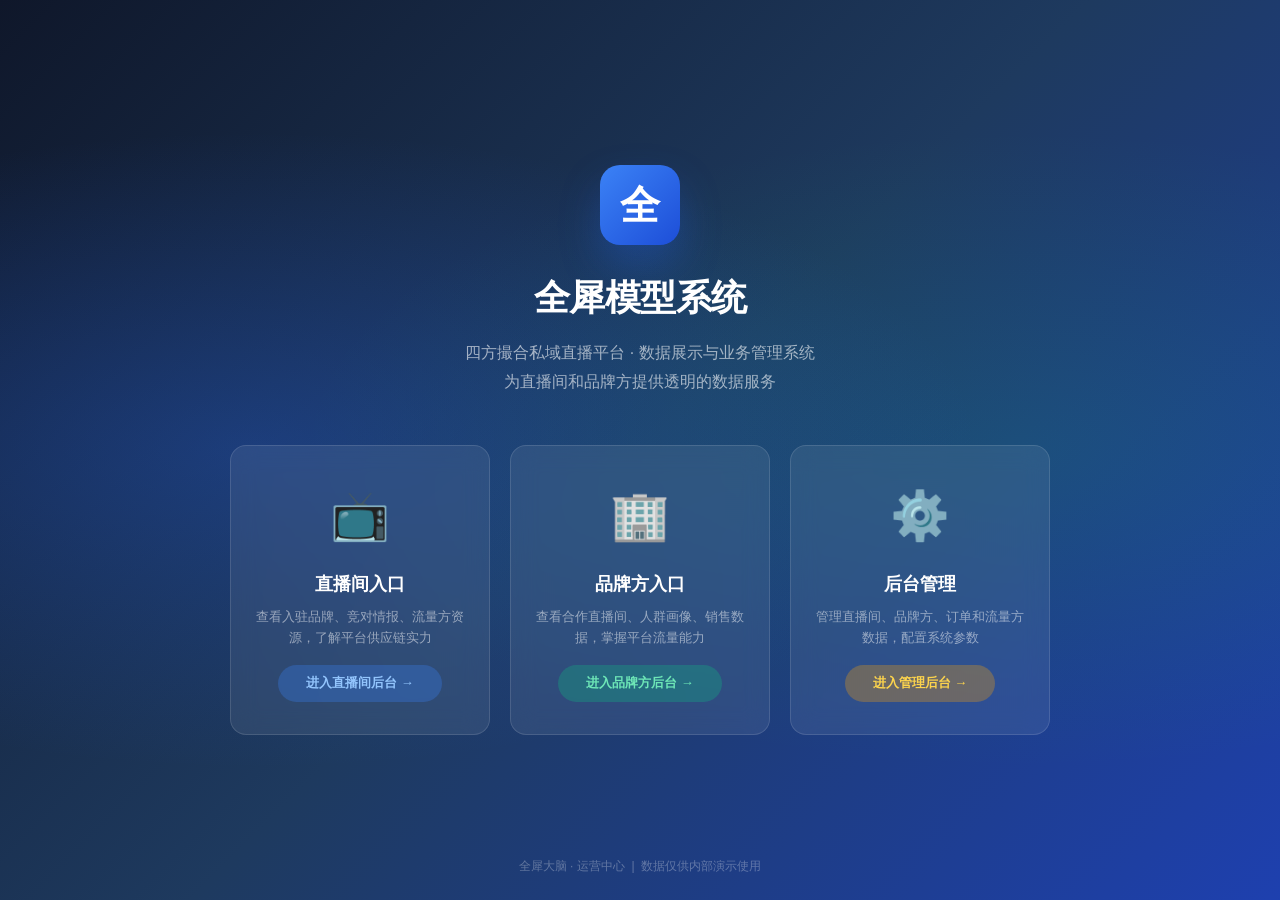
==== index.html @ 198ff60c "init: 全犀模型系统 - 双端数据展示与管理后台" ====
<!DOCTYPE html>
<html lang="zh-CN">
<head>
    <meta charset="UTF-8">
    <meta name="viewport" content="width=device-width, initial-scale=1.0">
    <title>全犀模型系统</title>
    <link rel="stylesheet" href="css/style.css">
    <style>
        /* Landing page specific styles */
        .hero {
            min-height: 100vh;
            display: flex;
            flex-direction: column;
            align-items: center;
            justify-content: center;
            background: linear-gradient(135deg, #0f172a 0%, #1e3a5f 50%, #1e40af 100%);
            position: relative;
            overflow: hidden;
        }

        .hero::before {
            content: '';
            position: absolute;
            inset: 0;
            background:
                radial-gradient(ellipse at 20% 50%, rgba(37,99,235,0.3) 0%, transparent 50%),
                radial-gradient(ellipse at 80% 50%, rgba(16,185,129,0.15) 0%, transparent 50%);
        }

        .hero-content {
            position: relative;
            z-index: 1;
            text-align: center;
            padding: 40px 24px;
        }

        .hero-logo {
            width: 80px;
            height: 80px;
            background: linear-gradient(135deg, #3b82f6 0%, #1d4ed8 100%);
            border-radius: 20px;
            display: flex;
            align-items: center;
            justify-content: center;
            font-size: 40px;
            font-weight: 800;
            color: white;
            margin: 0 auto 24px;
            box-shadow: 0 20px 40px rgba(37,99,235,0.3);
        }

        .hero h1 {
            font-size: 36px;
            font-weight: 800;
            color: white;
            margin-bottom: 12px;
            letter-spacing: -0.5px;
        }

        .hero p {
            font-size: 16px;
            color: rgba(255,255,255,0.6);
            max-width: 480px;
            margin: 0 auto 48px;
            line-height: 1.8;
        }

        .role-cards {
            display: flex;
            gap: 20px;
            justify-content: center;
            flex-wrap: wrap;
        }

        .role-card {
            width: 260px;
            padding: 32px 24px;
            background: rgba(255,255,255,0.08);
            backdrop-filter: blur(12px);
            border: 1px solid rgba(255,255,255,0.12);
            border-radius: 16px;
            text-align: center;
            cursor: pointer;
            transition: all 0.3s ease;
            text-decoration: none;
            color: white;
        }

        .role-card:hover {
            background: rgba(255,255,255,0.15);
            transform: translateY(-4px);
            box-shadow: 0 20px 40px rgba(0,0,0,0.3);
        }

        .role-card:active {
            transform: translateY(-2px);
        }

        .role-card .icon {
            font-size: 48px;
            margin-bottom: 16px;
        }

        .role-card .title {
            font-size: 18px;
            font-weight: 700;
            margin-bottom: 8px;
        }

        .role-card .desc {
            font-size: 13px;
            color: rgba(255,255,255,0.5);
            line-height: 1.6;
        }

        .role-card .enter-btn {
            display: inline-block;
            margin-top: 16px;
            padding: 8px 28px;
            border-radius: 20px;
            font-size: 13px;
            font-weight: 600;
            transition: all 0.2s;
        }

        .role-card.studio .enter-btn {
            background: rgba(59,130,246,0.3);
            color: #93c5fd;
        }
        .role-card.studio:hover .enter-btn { background: #3b82f6; color: white; }

        .role-card.brand .enter-btn {
            background: rgba(16,185,129,0.3);
            color: #6ee7b7;
        }
        .role-card.brand:hover .enter-btn { background: #10b981; color: white; }

        .role-card.admin .enter-btn {
            background: rgba(245,158,11,0.3);
            color: #fcd34d;
        }
        .role-card.admin:hover .enter-btn { background: #f59e0b; color: white; }

        .footer-info {
            position: absolute;
            bottom: 24px;
            z-index: 1;
            font-size: 12px;
            color: rgba(255,255,255,0.3);
        }
    </style>
</head>
<body>
    <div class="hero">
        <div class="hero-content">
            <div class="hero-logo">全</div>
            <h1>全犀模型系统</h1>
            <p>四方撮合私域直播平台 · 数据展示与业务管理系统<br>为直播间和品牌方提供透明的数据服务</p>

            <div class="role-cards">
                <a href="studio.html" class="role-card studio">
                    <div class="icon">📺</div>
                    <div class="title">直播间入口</div>
                    <div class="desc">查看入驻品牌、竞对情报、流量方资源，了解平台供应链实力</div>
                    <div class="enter-btn">进入直播间后台 →</div>
                </a>

                <a href="brand.html" class="role-card brand">
                    <div class="icon">🏢</div>
                    <div class="title">品牌方入口</div>
                    <div class="desc">查看合作直播间、人群画像、销售数据，掌握平台流量能力</div>
                    <div class="enter-btn">进入品牌方后台 →</div>
                </a>

                <a href="admin.html" class="role-card admin">
                    <div class="icon">⚙️</div>
                    <div class="title">后台管理</div>
                    <div class="desc">管理直播间、品牌方、订单和流量方数据，配置系统参数</div>
                    <div class="enter-btn">进入管理后台 →</div>
                </a>
            </div>
        </div>

        <div class="footer-info">
            全犀大脑 · 运营中心 &nbsp;|&nbsp; 数据仅供内部演示使用
        </div>
    </div>

    <script src="js/data.js"></script>
</body>
</html>
---- css/style.css ----
/* ====== 全犀模型系统 - 全局样式 ====== */

:root {
    --primary: #2563eb;
    --primary-light: #3b82f6;
    --primary-dark: #1d4ed8;
    --primary-bg: #eff6ff;
    --primary-gradient: linear-gradient(135deg, #2563eb 0%, #1d4ed8 100%);

    --success: #10b981;
    --warning: #f59e0b;
    --danger: #ef4444;
    --info: #06b6d4;

    --gray-50: #f9fafb;
    --gray-100: #f3f4f6;
    --gray-200: #e5e7eb;
    --gray-300: #d1d5db;
    --gray-400: #9ca3af;
    --gray-500: #6b7280;
    --gray-600: #4b5563;
    --gray-700: #374151;
    --gray-800: #1f2937;
    --gray-900: #111827;

    --radius: 8px;
    --radius-lg: 12px;
    --radius-xl: 16px;
    --shadow: 0 1px 3px rgba(0,0,0,0.1), 0 1px 2px rgba(0,0,0,0.06);
    --shadow-md: 0 4px 6px rgba(0,0,0,0.07), 0 2px 4px rgba(0,0,0,0.06);
    --shadow-lg: 0 10px 15px rgba(0,0,0,0.1), 0 4px 6px rgba(0,0,0,0.05);
    --shadow-xl: 0 20px 25px rgba(0,0,0,0.1), 0 10px 10px rgba(0,0,0,0.04);
}

* {
    margin: 0;
    padding: 0;
    box-sizing: border-box;
}

body {
    font-family: -apple-system, BlinkMacSystemFont, 'Segoe UI', 'PingFang SC', 'Hiragino Sans GB', 'Microsoft YaHei', sans-serif;
    background: var(--gray-50);
    color: var(--gray-800);
    line-height: 1.6;
    min-height: 100vh;
}

/* ====== 导航栏 ====== */
.navbar {
    background: white;
    border-bottom: 1px solid var(--gray-200);
    padding: 0 24px;
    height: 60px;
    display: flex;
    align-items: center;
    justify-content: space-between;
    position: sticky;
    top: 0;
    z-index: 100;
    box-shadow: var(--shadow);
}

.navbar-brand {
    display: flex;
    align-items: center;
    gap: 12px;
    font-size: 18px;
    font-weight: 700;
    color: var(--gray-900);
    text-decoration: none;
}

.navbar-brand .logo {
    width: 36px;
    height: 36px;
    background: var(--primary-gradient);
    border-radius: var(--radius);
    display: flex;
    align-items: center;
    justify-content: center;
    color: white;
    font-size: 18px;
    font-weight: 800;
}

.navbar-right {
    display: flex;
    align-items: center;
    gap: 16px;
}

.navbar .role-badge {
    display: inline-flex;
    align-items: center;
    gap: 6px;
    padding: 4px 14px;
    border-radius: 20px;
    font-size: 13px;
    font-weight: 500;
}

.role-badge.admin { background: #fef3c7; color: #92400e; }
.role-badge.studio { background: #dbeafe; color: #1e40af; }
.role-badge.brand { background: #d1fae5; color: #065f46; }

/* ====== 按钮 ====== */
.btn {
    display: inline-flex;
    align-items: center;
    gap: 6px;
    padding: 8px 18px;
    border-radius: var(--radius);
    font-size: 14px;
    font-weight: 500;
    border: none;
    cursor: pointer;
    transition: all 0.15s ease;
    text-decoration: none;
    white-space: nowrap;
}
.btn:hover { transform: translateY(-1px); }
.btn:active { transform: translateY(0); }

.btn-primary { background: var(--primary-gradient); color: white; box-shadow: var(--shadow); }
.btn-primary:hover { box-shadow: var(--shadow-md); }

.btn-success { background: var(--success); color: white; }
.btn-warning { background: var(--warning); color: white; }
.btn-danger { background: var(--danger); color: white; }
.btn-info { background: var(--info); color: white; }

.btn-outline {
    background: transparent;
    border: 1px solid var(--gray-300);
    color: var(--gray-700);
}
.btn-outline:hover { border-color: var(--primary); color: var(--primary); background: var(--primary-bg); }

.btn-sm { padding: 4px 12px; font-size: 12px; }
.btn-lg { padding: 12px 28px; font-size: 16px; }

/* ====== 容器 ====== */
.container {
    max-width: 1400px;
    margin: 0 auto;
    padding: 24px;
}

/* ====== 卡片 ====== */
.card {
    background: white;
    border-radius: var(--radius-lg);
    box-shadow: var(--shadow);
    border: 1px solid var(--gray-100);
    overflow: hidden;
}

.card-header {
    padding: 16px 20px;
    border-bottom: 1px solid var(--gray-100);
    display: flex;
    align-items: center;
    justify-content: space-between;
}

.card-header h2, .card-header h3 {
    font-size: 16px;
    font-weight: 600;
    color: var(--gray-800);
}

.card-body {
    padding: 20px;
}

/* ====== 统计卡片 ====== */
.stat-grid {
    display: grid;
    grid-template-columns: repeat(auto-fit, minmax(200px, 1fr));
    gap: 16px;
    margin-bottom: 24px;
}

.stat-card {
    background: white;
    border-radius: var(--radius-lg);
    padding: 20px;
    box-shadow: var(--shadow);
    border: 1px solid var(--gray-100);
    transition: transform 0.15s;
}
.stat-card:hover { transform: translateY(-2px); box-shadow: var(--shadow-md); }

.stat-card .stat-icon {
    width: 40px;
    height: 40px;
    border-radius: 10px;
    display: flex;
    align-items: center;
    justify-content: center;
    font-size: 20px;
    margin-bottom: 12px;
}
.stat-card .stat-value {
    font-size: 28px;
    font-weight: 700;
    color: var(--gray-900);
    line-height: 1.2;
}
.stat-card .stat-label {
    font-size: 13px;
    color: var(--gray-500);
    margin-top: 4px;
}
.stat-card .stat-change {
    font-size: 12px;
    font-weight: 500;
    margin-top: 8px;
}
.stat-change.up { color: var(--success); }
.stat-change.down { color: var(--danger); }

/* ====== 表格 ====== */
.table-container {
    overflow-x: auto;
}

table {
    width: 100%;
    border-collapse: collapse;
    font-size: 14px;
}

thead th {
    background: var(--gray-50);
    padding: 12px 14px;
    text-align: left;
    font-weight: 600;
    font-size: 13px;
    color: var(--gray-600);
    border-bottom: 2px solid var(--gray-200);
    white-space: nowrap;
}

tbody td {
    padding: 12px 14px;
    border-bottom: 1px solid var(--gray-100);
    vertical-align: middle;
}

tbody tr:hover { background: var(--gray-50); }

/* ====== 状态标签 ====== */
.badge {
    display: inline-block;
    padding: 2px 10px;
    border-radius: 20px;
    font-size: 12px;
    font-weight: 500;
}

.badge.active, .badge.completed { background: #d1fae5; color: #065f46; }
.badge.inactive { background: var(--gray-100); color: var(--gray-500); }
.badge.pending { background: #fef3c7; color: #92400e; }
.badge.refunding { background: #fff7ed; color: #c2410c; }
.badge.refunded { background: #fee2e2; color: #991b1b; }

/* ====== 分页 ====== */
.pagination {
    display: flex;
    align-items: center;
    justify-content: center;
    gap: 4px;
    padding: 16px 0;
}

.pagination button {
    padding: 6px 12px;
    border: 1px solid var(--gray-200);
    background: white;
    border-radius: 6px;
    cursor: pointer;
    font-size: 13px;
    color: var(--gray-600);
    transition: all 0.15s;
}
.pagination button:hover { border-color: var(--primary); color: var(--primary); }
.pagination button.active {
    background: var(--primary);
    border-color: var(--primary);
    color: white;
}
.pagination button:disabled {
    opacity: 0.4;
    cursor: not-allowed;
}
.pagination .page-info {
    padding: 0 12px;
    font-size: 13px;
    color: var(--gray-500);
}

/* ====== 搜索框 ====== */
.search-bar {
    display: flex;
    align-items: center;
    gap: 8px;
    padding: 12px 0;
}

.search-bar input, .search-bar select {
    padding: 8px 14px;
    border: 1px solid var(--gray-200);
    border-radius: var(--radius);
    font-size: 14px;
    outline: none;
    transition: border-color 0.15s;
    background: white;
}
.search-bar input:focus, .search-bar select:focus {
    border-color: var(--primary);
    box-shadow: 0 0 0 3px rgba(37, 99, 235, 0.1);
}
.search-bar input { flex: 1; min-width: 200px; }

/* ====== 弹窗 ====== */
.modal-overlay {
    display: none;
    position: fixed;
    inset: 0;
    background: rgba(0,0,0,0.4);
    z-index: 1000;
    align-items: center;
    justify-content: center;
    backdrop-filter: blur(2px);
}
.modal-overlay.show { display: flex; }

.modal {
    background: white;
    border-radius: var(--radius-xl);
    width: 90%;
    max-width: 640px;
    max-height: 85vh;
    overflow-y: auto;
    box-shadow: var(--shadow-xl);
    animation: modalIn 0.2s ease;
}
@keyframes modalIn {
    from { opacity: 0; transform: scale(0.95) translateY(10px); }
    to { opacity: 1; transform: scale(1) translateY(0); }
}

.modal-header {
    display: flex;
    align-items: center;
    justify-content: space-between;
    padding: 20px 24px 0;
}
.modal-header h3 { font-size: 18px; font-weight: 600; }

.modal-close {
    width: 32px;
    height: 32px;
    display: flex;
    align-items: center;
    justify-content: center;
    border: none;
    background: var(--gray-100);
    border-radius: 50%;
    cursor: pointer;
    font-size: 18px;
    color: var(--gray-500);
    transition: all 0.15s;
}
.modal-close:hover { background: var(--gray-200); color: var(--gray-700); }

.modal-body { padding: 20px 24px; }

.modal-footer {
    display: flex;
    justify-content: flex-end;
    gap: 8px;
    padding: 16px 24px;
    border-top: 1px solid var(--gray-100);
}

/* ====== 表单 ====== */
.form-group {
    margin-bottom: 16px;
}

.form-group label {
    display: block;
    font-size: 14px;
    font-weight: 500;
    color: var(--gray-700);
    margin-bottom: 6px;
}

.form-group input, .form-group select, .form-group textarea {
    width: 100%;
    padding: 10px 14px;
    border: 1px solid var(--gray-200);
    border-radius: var(--radius);
    font-size: 14px;
    outline: none;
    transition: border-color 0.15s;
}
.form-group input:focus, .form-group select:focus, .form-group textarea:focus {
    border-color: var(--primary);
    box-shadow: 0 0 0 3px rgba(37, 99, 235, 0.1);
}
.form-group textarea { resize: vertical; min-height: 80px; }

.form-row {
    display: grid;
    grid-template-columns: 1fr 1fr;
    gap: 12px;
}

/* ====== Tabs ====== */
.tabs {
    display: flex;
    border-bottom: 2px solid var(--gray-200);
    margin-bottom: 20px;
    gap: 0;
}

.tab-item {
    padding: 12px 20px;
    font-size: 14px;
    font-weight: 500;
    color: var(--gray-500);
    cursor: pointer;
    border: none;
    background: none;
    border-bottom: 2px solid transparent;
    margin-bottom: -2px;
    transition: all 0.15s;
}
.tab-item:hover { color: var(--gray-700); }
.tab-item.active {
    color: var(--primary);
    border-bottom-color: var(--primary);
}

/* ====== 图表容器 ====== */
.chart-box {
    background: white;
    border-radius: var(--radius-lg);
    padding: 20px;
    box-shadow: var(--shadow);
    border: 1px solid var(--gray-100);
}

.chart-box h4 {
    font-size: 14px;
    font-weight: 600;
    color: var(--gray-700);
    margin-bottom: 16px;
}

/* ====== 加载动画 ====== */
.loading {
    display: flex;
    align-items: center;
    justify-content: center;
    padding: 60px;
    color: var(--gray-400);
    font-size: 14px;
}
.loading::after {
    content: '';
    width: 20px;
    height: 20px;
    margin-left: 10px;
    border: 2px solid var(--gray-200);
    border-top-color: var(--primary);
    border-radius: 50%;
    animation: spin 0.6s linear infinite;
}
@keyframes spin { to { transform: rotate(360deg); } }

/* ====== 空状态 ====== */
.empty-state {
    text-align: center;
    padding: 60px 20px;
    color: var(--gray-400);
}
.empty-state .icon { font-size: 48px; margin-bottom: 12px; }
.empty-state p { font-size: 14px; }

/* ====== Alerts ====== */
.alert {
    padding: 12px 16px;
    border-radius: var(--radius);
    font-size: 14px;
    margin-bottom: 12px;
}
.alert-success { background: #d1fae5; color: #065f46; border: 1px solid #a7f3d0; }
.alert-danger { background: #fee2e2; color: #991b1b; border: 1px solid #fecaca; }
.alert-warning { background: #fef3c7; color: #92400e; border: 1px solid #fde68a; }
.alert-info { background: #dbeafe; color: #1e40af; border: 1px solid #bfdbfe; }

/* ====== 滚动条 ====== */
::-webkit-scrollbar { width: 6px; height: 6px; }
::-webkit-scrollbar-track { background: transparent; }
::-webkit-scrollbar-thumb { background: var(--gray-300); border-radius: 3px; }
::-webkit-scrollbar-thumb:hover { background: var(--gray-400); }

/* ====== 响应式 ====== */
@media (max-width: 768px) {
    .container { padding: 16px; }
    .stat-grid { grid-template-columns: repeat(2, 1fr); }
    .form-row { grid-template-columns: 1fr; }
    .navbar { padding: 0 16px; }
    .tabs { overflow-x: auto; }
}

/* ====== 进度条 ====== */
.progress-bar {
    height: 8px;
    background: var(--gray-100);
    border-radius: 4px;
    overflow: hidden;
}
.progress-bar .fill {
    height: 100%;
    border-radius: 4px;
    background: var(--primary-gradient);
    transition: width 0.3s ease;
}

/* ====== 工具类 ====== */
.text-center { text-align: center; }
.text-right { text-align: right; }
.text-primary { color: var(--primary); }
.text-success { color: var(--success); }
.text-danger { color: var(--danger); }
.text-warning { color: var(--warning); }
.text-muted { color: var(--gray-500); }
.fw-bold { font-weight: 600; }
.mb-2 { margin-bottom: 8px; }
.mb-3 { margin-bottom: 12px; }
.mb-4 { margin-bottom: 16px; }
.mt-3 { margin-top: 12px; }
.mt-4 { margin-top: 16px; }
.d-flex { display: flex; }
.align-center { align-items: center; }
.justify-between { justify-content: space-between; }
.gap-2 { gap: 8px; }
.gap-3 { gap: 12px; }
.flex-wrap { flex-wrap: wrap; }
.flex-1 { flex: 1; }
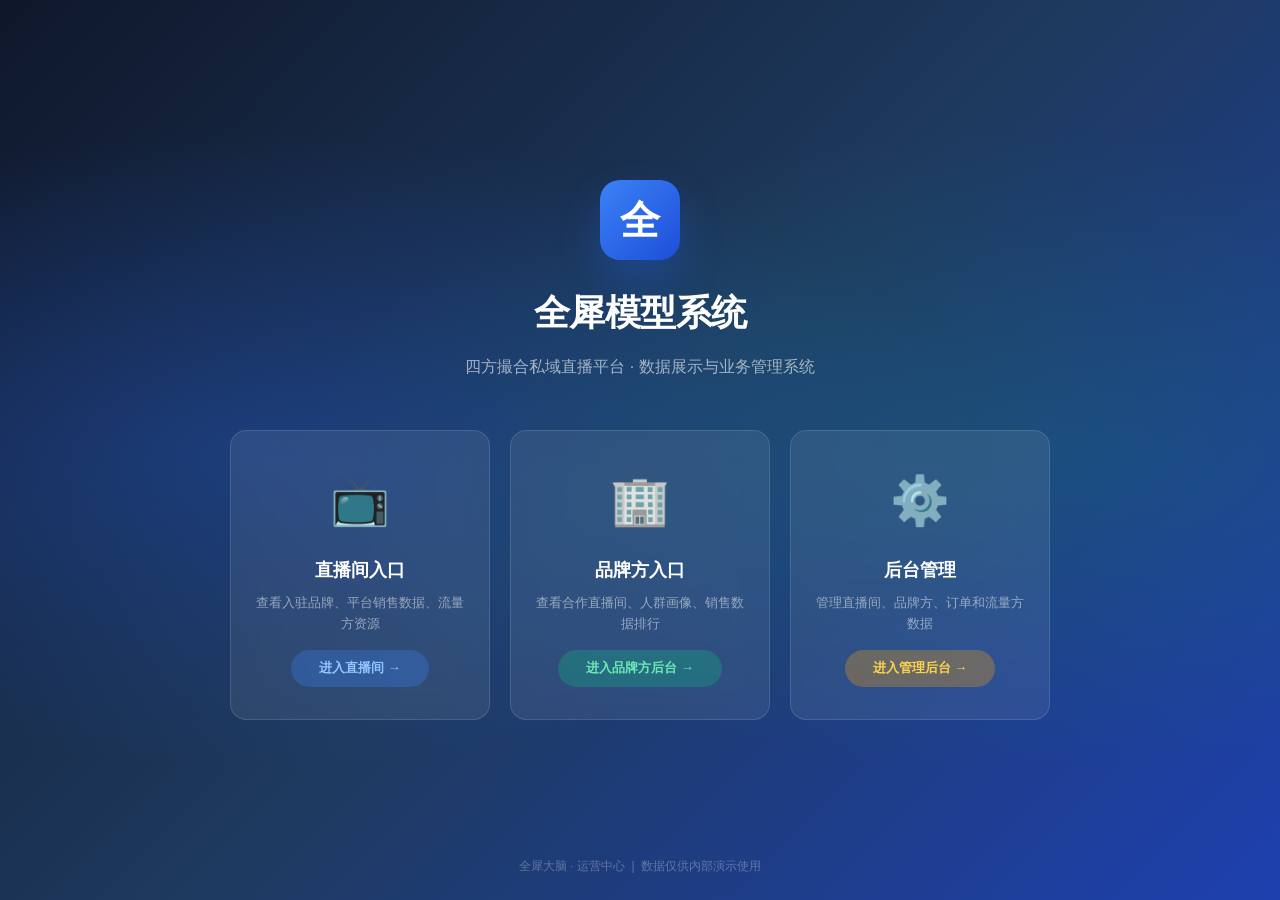
==== commit 7ad9768c: "update: 删除数字屏 + 增加登录系统 + UI精美化 + 流量方数据优化" ====
--- a/index.html
+++ b/index.html
@@ -6,7 +6,6 @@
     <title>全犀模型系统</title>
     <link rel="stylesheet" href="css/style.css">
     <style>
-        /* Landing page specific styles */
         .hero {
             min-height: 100vh;
             display: flex;
@@ -17,7 +16,6 @@
             position: relative;
             overflow: hidden;
         }
-
         .hero::before {
             content: '';
             position: absolute;
@@ -26,14 +24,12 @@
                 radial-gradient(ellipse at 20% 50%, rgba(37,99,235,0.3) 0%, transparent 50%),
                 radial-gradient(ellipse at 80% 50%, rgba(16,185,129,0.15) 0%, transparent 50%);
         }
-
         .hero-content {
             position: relative;
             z-index: 1;
             text-align: center;
             padding: 40px 24px;
         }
-
         .hero-logo {
             width: 80px;
             height: 80px;
@@ -48,7 +44,6 @@
             margin: 0 auto 24px;
             box-shadow: 0 20px 40px rgba(37,99,235,0.3);
         }
-
         .hero h1 {
             font-size: 36px;
             font-weight: 800;
@@ -56,7 +51,6 @@
             margin-bottom: 12px;
             letter-spacing: -0.5px;
         }
-
         .hero p {
             font-size: 16px;
             color: rgba(255,255,255,0.6);
@@ -65,16 +59,138 @@
             line-height: 1.8;
         }
 
-        .role-cards {
+        /* ====== 登录弹窗 ====== */
+        .login-modal {
+            display: none;
+            position: fixed;
+            inset: 0;
+            background: rgba(15,23,42,0.6);
+            z-index: 1000;
+            align-items: center;
+            justify-content: center;
+            backdrop-filter: blur(8px);
+            -webkit-backdrop-filter: blur(8px);
+        }
+        .login-modal.show { display: flex; }
+
+        .login-box {
+            background: white;
+            border-radius: 20px;
+            width: 400px;
+            max-width: 90vw;
+            padding: 40px 36px 32px;
+            box-shadow: 0 25px 50px rgba(0,0,0,0.3);
+            animation: loginIn 0.3s cubic-bezier(0.4,0,0.2,1);
+        }
+        @keyframes loginIn {
+            from { opacity: 0; transform: scale(0.95) translateY(16px); }
+            to { opacity: 1; transform: scale(1) translateY(0); }
+        }
+
+        .login-box .login-icon {
+            width: 56px;
+            height: 56px;
+            border-radius: 16px;
             display: flex;
-            gap: 20px;
-            justify-content: center;
-            flex-wrap: wrap;
-        }
-
+            align-items: center;
+            justify-content: center;
+            font-size: 28px;
+            margin: 0 auto 16px;
+        }
+        .login-box .login-title {
+            font-size: 20px;
+            font-weight: 700;
+            text-align: center;
+            color: var(--gray-800);
+            margin-bottom: 4px;
+        }
+        .login-box .login-sub {
+            font-size: 14px;
+            text-align: center;
+            color: var(--gray-400);
+            margin-bottom: 28px;
+        }
+
+        .login-box .form-group {
+            margin-bottom: 18px;
+        }
+        .login-box .form-group label {
+            display: block;
+            font-size: 13px;
+            font-weight: 600;
+            color: var(--gray-700);
+            margin-bottom: 6px;
+        }
+        .login-box .form-group input {
+            width: 100%;
+            padding: 12px 16px;
+            border: 1.5px solid var(--gray-200);
+            border-radius: 10px;
+            font-size: 15px;
+            outline: none;
+            transition: all 0.2s;
+            background: var(--gray-50);
+        }
+        .login-box .form-group input:focus {
+            border-color: var(--primary);
+            box-shadow: 0 0 0 4px rgba(37,99,235,0.1);
+            background: white;
+        }
+        .login-box .form-group input::placeholder {
+            color: var(--gray-400);
+        }
+
+        .login-box .login-btn {
+            width: 100%;
+            padding: 12px;
+            border: none;
+            border-radius: 10px;
+            font-size: 16px;
+            font-weight: 600;
+            color: white;
+            cursor: pointer;
+            transition: all 0.2s;
+            margin-top: 4px;
+        }
+        .login-box .login-btn:hover { transform: translateY(-1px); }
+        .login-box .login-btn:active { transform: translateY(0); }
+
+        .login-box .login-error {
+            display: none;
+            background: #fef2f2;
+            color: #dc2626;
+            padding: 10px 14px;
+            border-radius: 8px;
+            font-size: 13px;
+            text-align: center;
+            margin-bottom: 16px;
+            border: 1px solid #fecaca;
+        }
+        .login-box .login-error.show { display: block; }
+
+        .login-box .login-close {
+            position: absolute;
+            top: 16px;
+            right: 16px;
+            width: 32px;
+            height: 32px;
+            border: none;
+            background: var(--gray-100);
+            border-radius: 50%;
+            cursor: pointer;
+            font-size: 18px;
+            display: flex;
+            align-items: center;
+            justify-content: center;
+            color: var(--gray-500);
+            transition: all 0.15s;
+        }
+        .login-box .login-close:hover { background: var(--gray-200); }
+        .login-box { position: relative; }
+
+        .role-cards { display: flex; gap: 20px; justify-content: center; flex-wrap: wrap; }
         .role-card {
-            width: 260px;
-            padding: 32px 24px;
+            width: 260px; padding: 32px 24px;
             background: rgba(255,255,255,0.08);
             backdrop-filter: blur(12px);
             border: 1px solid rgba(255,255,255,0.12);
@@ -85,68 +201,29 @@
             text-decoration: none;
             color: white;
         }
-
         .role-card:hover {
             background: rgba(255,255,255,0.15);
             transform: translateY(-4px);
             box-shadow: 0 20px 40px rgba(0,0,0,0.3);
         }
-
-        .role-card:active {
-            transform: translateY(-2px);
-        }
-
-        .role-card .icon {
-            font-size: 48px;
-            margin-bottom: 16px;
-        }
-
-        .role-card .title {
-            font-size: 18px;
-            font-weight: 700;
-            margin-bottom: 8px;
-        }
-
-        .role-card .desc {
-            font-size: 13px;
-            color: rgba(255,255,255,0.5);
-            line-height: 1.6;
-        }
-
+        .role-card .icon { font-size: 48px; margin-bottom: 16px; }
+        .role-card .title { font-size: 18px; font-weight: 700; margin-bottom: 8px; }
+        .role-card .desc { font-size: 13px; color: rgba(255,255,255,0.5); line-height: 1.6; }
         .role-card .enter-btn {
-            display: inline-block;
-            margin-top: 16px;
-            padding: 8px 28px;
-            border-radius: 20px;
-            font-size: 13px;
-            font-weight: 600;
-            transition: all 0.2s;
-        }
-
-        .role-card.studio .enter-btn {
-            background: rgba(59,130,246,0.3);
-            color: #93c5fd;
-        }
+            display: inline-block; margin-top: 16px;
+            padding: 8px 28px; border-radius: 20px;
+            font-size: 13px; font-weight: 600; transition: all 0.2s;
+        }
+        .role-card.studio .enter-btn { background: rgba(59,130,246,0.3); color: #93c5fd; }
         .role-card.studio:hover .enter-btn { background: #3b82f6; color: white; }
-
-        .role-card.brand .enter-btn {
-            background: rgba(16,185,129,0.3);
-            color: #6ee7b7;
-        }
+        .role-card.brand .enter-btn { background: rgba(16,185,129,0.3); color: #6ee7b7; }
         .role-card.brand:hover .enter-btn { background: #10b981; color: white; }
-
-        .role-card.admin .enter-btn {
-            background: rgba(245,158,11,0.3);
-            color: #fcd34d;
-        }
+        .role-card.admin .enter-btn { background: rgba(245,158,11,0.3); color: #fcd34d; }
         .role-card.admin:hover .enter-btn { background: #f59e0b; color: white; }
 
         .footer-info {
-            position: absolute;
-            bottom: 24px;
-            z-index: 1;
-            font-size: 12px;
-            color: rgba(255,255,255,0.3);
+            position: absolute; bottom: 24px; z-index: 1;
+            font-size: 12px; color: rgba(255,255,255,0.3);
         }
     </style>
 </head>
@@ -155,37 +232,109 @@
         <div class="hero-content">
             <div class="hero-logo">全</div>
             <h1>全犀模型系统</h1>
-            <p>四方撮合私域直播平台 · 数据展示与业务管理系统<br>为直播间和品牌方提供透明的数据服务</p>
+            <p>四方撮合私域直播平台 · 数据展示与业务管理系统</p>
 
             <div class="role-cards">
-                <a href="studio.html" class="role-card studio">
+                <div class="role-card studio" onclick="openLogin('studio')">
                     <div class="icon">📺</div>
                     <div class="title">直播间入口</div>
-                    <div class="desc">查看入驻品牌、竞对情报、流量方资源，了解平台供应链实力</div>
-                    <div class="enter-btn">进入直播间后台 →</div>
-                </a>
-
-                <a href="brand.html" class="role-card brand">
+                    <div class="desc">查看入驻品牌、平台销售数据、流量方资源</div>
+                    <div class="enter-btn">进入直播间 →</div>
+                </div>
+                <div class="role-card brand" onclick="openLogin('brand')">
                     <div class="icon">🏢</div>
                     <div class="title">品牌方入口</div>
-                    <div class="desc">查看合作直播间、人群画像、销售数据，掌握平台流量能力</div>
+                    <div class="desc">查看合作直播间、人群画像、销售数据排行</div>
                     <div class="enter-btn">进入品牌方后台 →</div>
-                </a>
-
-                <a href="admin.html" class="role-card admin">
+                </div>
+                <div class="role-card admin" onclick="openLogin('admin')">
                     <div class="icon">⚙️</div>
                     <div class="title">后台管理</div>
-                    <div class="desc">管理直播间、品牌方、订单和流量方数据，配置系统参数</div>
+                    <div class="desc">管理直播间、品牌方、订单和流量方数据</div>
                     <div class="enter-btn">进入管理后台 →</div>
-                </a>
+                </div>
             </div>
         </div>
-
-        <div class="footer-info">
-            全犀大脑 · 运营中心 &nbsp;|&nbsp; 数据仅供内部演示使用
+        <div class="footer-info">全犀大脑 · 运营中心 &nbsp;|&nbsp; 数据仅供内部演示使用</div>
+    </div>
+
+    <!-- 登录弹窗 -->
+    <div class="login-modal" id="loginModal">
+        <div class="login-box">
+            <button class="login-close" onclick="closeLogin()">×</button>
+            <div id="loginIcon" class="login-icon" style="background:#dbeafe;">📺</div>
+            <div class="login-title" id="loginTitle">直播间登录</div>
+            <div class="login-sub" id="loginSub">请输入账号密码进入系统</div>
+
+            <div class="login-error" id="loginError">账号或密码错误，请重试</div>
+
+            <div class="form-group">
+                <label>账号</label>
+                <input type="text" id="loginUser" placeholder="请输入账号" autocomplete="off"
+                       onkeydown="if(event.key==='Enter') doLogin()">
+            </div>
+            <div class="form-group">
+                <label>密码</label>
+                <input type="password" id="loginPass" placeholder="请输入密码"
+                       onkeydown="if(event.key==='Enter') doLogin()">
+            </div>
+
+            <button class="login-btn" id="loginBtn" style="background:var(--primary-gradient);box-shadow:0 4px 14px rgba(37,99,235,0.3);" onclick="doLogin()">
+                登 录
+            </button>
         </div>
     </div>
 
-    <script src="js/data.js"></script>
+    <script>
+        // ====== 登录配置 ======
+        const ACCOUNTS = {
+            studio: { user: 'studio', pass: 'studio123', title: '直播间登录', icon: '📺', color: '#dbeafe', redirect: 'studio.html' },
+            brand:  { user: 'brand',  pass: 'brand123',  title: '品牌方登录', icon: '🏢', color: '#d1fae5', redirect: 'brand.html' },
+            admin:  { user: 'admin',  pass: 'admin123',  title: '管理员登录', icon: '⚙️', color: '#fef3c7', redirect: 'admin.html' }
+        };
+
+        let currentRole = null;
+
+        function openLogin(role) {
+            currentRole = role;
+            const cfg = ACCOUNTS[role];
+            document.getElementById('loginIcon').textContent = cfg.icon;
+            document.getElementById('loginIcon').style.background = cfg.color;
+            document.getElementById('loginTitle').textContent = cfg.title;
+            document.getElementById('loginUser').value = '';
+            document.getElementById('loginPass').value = '';
+            document.getElementById('loginError').classList.remove('show');
+            document.getElementById('loginModal').classList.add('show');
+            setTimeout(() => document.getElementById('loginUser').focus(), 100);
+        }
+
+        function closeLogin() {
+            document.getElementById('loginModal').classList.remove('show');
+            currentRole = null;
+        }
+
+        function doLogin() {
+            const cfg = ACCOUNTS[currentRole];
+            if (!cfg) return;
+
+            const user = document.getElementById('loginUser').value.trim();
+            const pass = document.getElementById('loginPass').value.trim();
+
+            if (user === cfg.user && pass === cfg.pass) {
+                document.getElementById('loginError').classList.remove('show');
+                closeLogin();
+                window.location.href = cfg.redirect;
+            } else {
+                document.getElementById('loginError').classList.add('show');
+                document.getElementById('loginPass').value = '';
+                document.getElementById('loginPass').focus();
+            }
+        }
+
+        // 点击遮罩关闭
+        document.getElementById('loginModal').addEventListener('click', function(e) {
+            if (e.target === this) closeLogin();
+        });
+    </script>
 </body>
 </html>
--- a/css/style.css
+++ b/css/style.css
@@ -1,35 +1,49 @@
-/* ====== 全犀模型系统 - 全局样式 ====== */
+/* ====== 全犀模型系统 - 全局样式（设计师精修版） ====== */
 
 :root {
     --primary: #2563eb;
     --primary-light: #3b82f6;
+    --primary-lighter: #60a5fa;
     --primary-dark: #1d4ed8;
     --primary-bg: #eff6ff;
     --primary-gradient: linear-gradient(135deg, #2563eb 0%, #1d4ed8 100%);
+    --primary-gradient-soft: linear-gradient(135deg, #3b82f6 0%, #60a5fa 100%);
+    --primary-glow: 0 0 20px rgba(37, 99, 235, 0.15);
 
     --success: #10b981;
+    --success-bg: #ecfdf5;
     --warning: #f59e0b;
+    --warning-bg: #fffbeb;
     --danger: #ef4444;
+    --danger-bg: #fef2f2;
     --info: #06b6d4;
-
-    --gray-50: #f9fafb;
-    --gray-100: #f3f4f6;
-    --gray-200: #e5e7eb;
-    --gray-300: #d1d5db;
-    --gray-400: #9ca3af;
-    --gray-500: #6b7280;
-    --gray-600: #4b5563;
-    --gray-700: #374151;
-    --gray-800: #1f2937;
-    --gray-900: #111827;
-
+    --info-bg: #ecfeff;
+
+    --gray-50: #f8fafc;
+    --gray-100: #f1f5f9;
+    --gray-150: #eef2f6;
+    --gray-200: #e2e8f0;
+    --gray-300: #cbd5e1;
+    --gray-400: #94a3b8;
+    --gray-500: #64748b;
+    --gray-600: #475569;
+    --gray-700: #334155;
+    --gray-800: #1e293b;
+    --gray-900: #0f172a;
+
+    --radius-sm: 6px;
     --radius: 8px;
+    --radius-md: 10px;
     --radius-lg: 12px;
     --radius-xl: 16px;
-    --shadow: 0 1px 3px rgba(0,0,0,0.1), 0 1px 2px rgba(0,0,0,0.06);
-    --shadow-md: 0 4px 6px rgba(0,0,0,0.07), 0 2px 4px rgba(0,0,0,0.06);
-    --shadow-lg: 0 10px 15px rgba(0,0,0,0.1), 0 4px 6px rgba(0,0,0,0.05);
-    --shadow-xl: 0 20px 25px rgba(0,0,0,0.1), 0 10px 10px rgba(0,0,0,0.04);
+    --radius-2xl: 20px;
+
+    --shadow-xs: 0 1px 2px rgba(0,0,0,0.04);
+    --shadow: 0 1px 3px rgba(0,0,0,0.06), 0 1px 2px rgba(0,0,0,0.04);
+    --shadow-md: 0 4px 6px rgba(0,0,0,0.05), 0 2px 4px rgba(0,0,0,0.04);
+    --shadow-lg: 0 10px 15px rgba(0,0,0,0.06), 0 4px 6px rgba(0,0,0,0.04);
+    --shadow-xl: 0 20px 25px rgba(0,0,0,0.08), 0 10px 10px rgba(0,0,0,0.04);
+    --shadow-glow-blue: 0 8px 32px rgba(37, 99, 235, 0.12);
 }
 
 * {
@@ -39,49 +53,54 @@
 }
 
 body {
-    font-family: -apple-system, BlinkMacSystemFont, 'Segoe UI', 'PingFang SC', 'Hiragino Sans GB', 'Microsoft YaHei', sans-serif;
+    font-family: -apple-system, BlinkMacSystemFont, 'Segoe UI', 'PingFang SC', 'Hiragino Sans GB', 'Microsoft YaHei', 'Noto Sans SC', sans-serif;
     background: var(--gray-50);
     color: var(--gray-800);
     line-height: 1.6;
     min-height: 100vh;
+    -webkit-font-smoothing: antialiased;
+    -moz-osx-font-smoothing: grayscale;
 }
 
 /* ====== 导航栏 ====== */
 .navbar {
-    background: white;
-    border-bottom: 1px solid var(--gray-200);
-    padding: 0 24px;
-    height: 60px;
+    background: rgba(255,255,255,0.85);
+    backdrop-filter: blur(16px) saturate(180%);
+    -webkit-backdrop-filter: blur(16px) saturate(180%);
+    border-bottom: 1px solid rgba(226,232,240,0.6);
+    padding: 0 32px;
+    height: 64px;
     display: flex;
     align-items: center;
     justify-content: space-between;
     position: sticky;
     top: 0;
     z-index: 100;
-    box-shadow: var(--shadow);
 }
 
 .navbar-brand {
     display: flex;
     align-items: center;
-    gap: 12px;
+    gap: 14px;
     font-size: 18px;
     font-weight: 700;
     color: var(--gray-900);
     text-decoration: none;
+    letter-spacing: -0.3px;
 }
 
 .navbar-brand .logo {
-    width: 36px;
-    height: 36px;
+    width: 38px;
+    height: 38px;
     background: var(--primary-gradient);
-    border-radius: var(--radius);
+    border-radius: var(--radius-md);
     display: flex;
     align-items: center;
     justify-content: center;
     color: white;
-    font-size: 18px;
+    font-size: 20px;
     font-weight: 800;
+    box-shadow: 0 4px 12px rgba(37,99,235,0.25);
 }
 
 .navbar-right {
@@ -94,129 +113,338 @@
     display: inline-flex;
     align-items: center;
     gap: 6px;
-    padding: 4px 14px;
+    padding: 5px 16px;
     border-radius: 20px;
     font-size: 13px;
-    font-weight: 500;
-}
-
-.role-badge.admin { background: #fef3c7; color: #92400e; }
-.role-badge.studio { background: #dbeafe; color: #1e40af; }
-.role-badge.brand { background: #d1fae5; color: #065f46; }
+    font-weight: 600;
+    letter-spacing: 0.2px;
+}
+
+.role-badge.admin {
+    background: linear-gradient(135deg, #fef3c7, #fde68a);
+    color: #92400e;
+    box-shadow: 0 2px 8px rgba(245,158,11,0.15);
+}
+.role-badge.studio {
+    background: linear-gradient(135deg, #dbeafe, #bfdbfe);
+    color: #1e40af;
+    box-shadow: 0 2px 8px rgba(37,99,235,0.12);
+}
+.role-badge.brand {
+    background: linear-gradient(135deg, #d1fae5, #a7f3d0);
+    color: #065f46;
+    box-shadow: 0 2px 8px rgba(16,185,129,0.12);
+}
 
 /* ====== 按钮 ====== */
 .btn {
     display: inline-flex;
     align-items: center;
+    justify-content: center;
     gap: 6px;
-    padding: 8px 18px;
+    padding: 9px 20px;
     border-radius: var(--radius);
     font-size: 14px;
-    font-weight: 500;
+    font-weight: 600;
     border: none;
     cursor: pointer;
-    transition: all 0.15s ease;
+    transition: all 0.2s cubic-bezier(0.4, 0, 0.2, 1);
     text-decoration: none;
     white-space: nowrap;
-}
-.btn:hover { transform: translateY(-1px); }
-.btn:active { transform: translateY(0); }
-
-.btn-primary { background: var(--primary-gradient); color: white; box-shadow: var(--shadow); }
-.btn-primary:hover { box-shadow: var(--shadow-md); }
-
-.btn-success { background: var(--success); color: white; }
-.btn-warning { background: var(--warning); color: white; }
-.btn-danger { background: var(--danger); color: white; }
-.btn-info { background: var(--info); color: white; }
+    letter-spacing: 0.2px;
+}
+.btn:hover { transform: translateY(-2px); }
+.btn:active { transform: translateY(0) scale(0.98); }
+
+.btn-primary {
+    background: var(--primary-gradient);
+    color: white;
+    box-shadow: 0 4px 14px rgba(37,99,235,0.3);
+}
+.btn-primary:hover { box-shadow: 0 6px 20px rgba(37,99,235,0.35); }
+
+.btn-success { background: var(--success); color: white; box-shadow: 0 4px 14px rgba(16,185,129,0.3); }
+.btn-warning { background: var(--warning); color: white; box-shadow: 0 4px 14px rgba(245,158,11,0.3); }
+.btn-danger { background: var(--danger); color: white; box-shadow: 0 4px 14px rgba(239,68,68,0.3); }
+.btn-info { background: var(--info); color: white; box-shadow: 0 4px 14px rgba(6,182,212,0.3); }
 
 .btn-outline {
     background: transparent;
-    border: 1px solid var(--gray-300);
-    color: var(--gray-700);
-}
-.btn-outline:hover { border-color: var(--primary); color: var(--primary); background: var(--primary-bg); }
-
-.btn-sm { padding: 4px 12px; font-size: 12px; }
-.btn-lg { padding: 12px 28px; font-size: 16px; }
+    border: 1.5px solid var(--gray-200);
+    color: var(--gray-600);
+}
+.btn-outline:hover { border-color: var(--primary); color: var(--primary); background: var(--primary-bg); box-shadow: var(--shadow); }
+
+.btn-sm { padding: 6px 14px; font-size: 12px; border-radius: var(--radius-sm); }
+.btn-lg { padding: 14px 32px; font-size: 16px; border-radius: var(--radius-md); }
 
 /* ====== 容器 ====== */
 .container {
     max-width: 1400px;
     margin: 0 auto;
-    padding: 24px;
+    padding: 28px 32px;
+}
+
+/* ====== 实时数字屏 ====== */
+.live-counter {
+    background: linear-gradient(135deg, #0f172a 0%, #1e293b 50%, #0f172a 100%);
+    border-radius: var(--radius-xl);
+    padding: 28px 32px;
+    margin-bottom: 28px;
+    border: 1px solid rgba(148, 163, 184, 0.1);
+    box-shadow: 0 8px 32px rgba(15, 23, 42, 0.3);
+    position: relative;
+    overflow: hidden;
+}
+
+.live-counter::before {
+    content: '';
+    position: absolute;
+    inset: 0;
+    background:
+        radial-gradient(ellipse at 20% 50%, rgba(37,99,235,0.08) 0%, transparent 60%),
+        radial-gradient(ellipse at 80% 50%, rgba(16,185,129,0.05) 0%, transparent 60%);
+    pointer-events: none;
+}
+
+.live-counter::after {
+    content: '';
+    position: absolute;
+    top: 0;
+    left: 0;
+    right: 0;
+    height: 1px;
+    background: linear-gradient(90deg, transparent, rgba(255,255,255,0.08), transparent);
+}
+
+.live-counter .counter-header {
+    display: flex;
+    align-items: center;
+    gap: 10px;
+    margin-bottom: 20px;
+    padding-bottom: 16px;
+    border-bottom: 1px solid rgba(148,163,184,0.08);
+}
+
+.live-counter .counter-header .pulse-dot {
+    width: 8px;
+    height: 8px;
+    background: #10b981;
+    border-radius: 50%;
+    animation: pulse-dot 1.5s ease infinite;
+    box-shadow: 0 0 12px rgba(16,185,129,0.4);
+}
+
+@keyframes pulse-dot {
+    0%, 100% { opacity: 1; transform: scale(1); }
+    50% { opacity: 0.5; transform: scale(0.85); }
+}
+
+.live-counter .counter-header .live-label {
+    font-size: 13px;
+    font-weight: 600;
+    color: rgba(255,255,255,0.6);
+    text-transform: uppercase;
+    letter-spacing: 2px;
+}
+
+.live-counter .counter-header .live-timestamp {
+    margin-left: auto;
+    font-size: 12px;
+    color: rgba(255,255,255,0.3);
+    font-family: 'SF Mono', 'Cascadia Code', 'Consolas', monospace;
+}
+
+.counter-grid {
+    display: grid;
+    grid-template-columns: repeat(auto-fit, minmax(180px, 1fr));
+    gap: 16px;
+}
+
+.counter-item {
+    text-align: center;
+    padding: 16px 12px;
+    border-radius: var(--radius-lg);
+    background: rgba(255,255,255,0.03);
+    border: 1px solid rgba(255,255,255,0.06);
+    transition: all 0.3s ease;
+    position: relative;
+    overflow: hidden;
+}
+
+.counter-item:hover {
+    background: rgba(255,255,255,0.06);
+    border-color: rgba(255,255,255,0.1);
+    transform: translateY(-2px);
+}
+
+.counter-item .counter-icon {
+    font-size: 22px;
+    margin-bottom: 8px;
+    display: block;
+    opacity: 0.6;
+}
+
+.counter-item .counter-value {
+    font-size: 32px;
+    font-weight: 800;
+    font-family: 'SF Mono', 'Cascadia Code', 'Consolas', monospace;
+    letter-spacing: -1px;
+    line-height: 1.1;
+    background: linear-gradient(135deg, #f8fafc 0%, #94a3b8 100%);
+    -webkit-background-clip: text;
+    -webkit-text-fill-color: transparent;
+    background-clip: text;
+}
+
+.counter-item .counter-value.gold {
+    background: linear-gradient(135deg, #fbbf24 0%, #f59e0b 100%);
+    -webkit-background-clip: text;
+    -webkit-text-fill-color: transparent;
+    background-clip: text;
+}
+
+.counter-item .counter-value.blue {
+    background: linear-gradient(135deg, #60a5fa 0%, #3b82f6 100%);
+    -webkit-background-clip: text;
+    -webkit-text-fill-color: transparent;
+    background-clip: text;
+}
+
+.counter-item .counter-value.green {
+    background: linear-gradient(135deg, #34d399 0%, #10b981 100%);
+    -webkit-background-clip: text;
+    -webkit-text-fill-color: transparent;
+    background-clip: text;
+}
+
+.counter-item .counter-value.purple {
+    background: linear-gradient(135deg, #a78bfa 0%, #8b5cf6 100%);
+    -webkit-background-clip: text;
+    -webkit-text-fill-color: transparent;
+    background-clip: text;
+}
+
+.counter-item .counter-value.rose {
+    background: linear-gradient(135deg, #fb7185 0%, #f43f5e 100%);
+    -webkit-background-clip: text;
+    -webkit-text-fill-color: transparent;
+    background-clip: text;
+}
+
+.counter-item .counter-label {
+    font-size: 12px;
+    color: rgba(255,255,255,0.45);
+    margin-top: 6px;
+    font-weight: 500;
+    letter-spacing: 0.3px;
+}
+
+.counter-item .counter-sub {
+    font-size: 11px;
+    color: rgba(255,255,255,0.25);
+    margin-top: 2px;
 }
 
 /* ====== 卡片 ====== */
 .card {
     background: white;
-    border-radius: var(--radius-lg);
+    border-radius: var(--radius-xl);
     box-shadow: var(--shadow);
     border: 1px solid var(--gray-100);
     overflow: hidden;
-}
+    transition: box-shadow 0.2s ease;
+}
+.card:hover { box-shadow: var(--shadow-md); }
 
 .card-header {
-    padding: 16px 20px;
+    padding: 18px 24px;
     border-bottom: 1px solid var(--gray-100);
     display: flex;
     align-items: center;
     justify-content: space-between;
+    background: rgba(248,250,252,0.5);
 }
 
 .card-header h2, .card-header h3 {
     font-size: 16px;
-    font-weight: 600;
+    font-weight: 700;
     color: var(--gray-800);
+    display: flex;
+    align-items: center;
+    gap: 8px;
 }
 
 .card-body {
-    padding: 20px;
+    padding: 20px 24px;
 }
 
 /* ====== 统计卡片 ====== */
 .stat-grid {
     display: grid;
-    grid-template-columns: repeat(auto-fit, minmax(200px, 1fr));
-    gap: 16px;
-    margin-bottom: 24px;
+    grid-template-columns: repeat(auto-fit, minmax(220px, 1fr));
+    gap: 18px;
+    margin-bottom: 28px;
 }
 
 .stat-card {
     background: white;
-    border-radius: var(--radius-lg);
-    padding: 20px;
+    border-radius: var(--radius-xl);
+    padding: 22px 24px;
     box-shadow: var(--shadow);
     border: 1px solid var(--gray-100);
-    transition: transform 0.15s;
-}
-.stat-card:hover { transform: translateY(-2px); box-shadow: var(--shadow-md); }
+    transition: all 0.25s cubic-bezier(0.4,0,0.2,1);
+    position: relative;
+    overflow: hidden;
+}
+.stat-card::before {
+    content: '';
+    position: absolute;
+    top: 0;
+    left: 0;
+    right: 0;
+    height: 3px;
+    background: var(--primary-gradient);
+    opacity: 0;
+    transition: opacity 0.25s ease;
+}
+.stat-card:hover {
+    transform: translateY(-4px);
+    box-shadow: var(--shadow-lg);
+}
+.stat-card:hover::before { opacity: 1; }
 
 .stat-card .stat-icon {
-    width: 40px;
-    height: 40px;
-    border-radius: 10px;
+    width: 44px;
+    height: 44px;
+    border-radius: var(--radius-md);
     display: flex;
     align-items: center;
     justify-content: center;
-    font-size: 20px;
-    margin-bottom: 12px;
-}
+    font-size: 22px;
+    margin-bottom: 14px;
+    transition: transform 0.25s ease;
+}
+.stat-card:hover .stat-icon { transform: scale(1.05); }
+
 .stat-card .stat-value {
-    font-size: 28px;
-    font-weight: 700;
+    font-size: 30px;
+    font-weight: 800;
     color: var(--gray-900);
-    line-height: 1.2;
+    line-height: 1.15;
+    letter-spacing: -0.5px;
 }
 .stat-card .stat-label {
     font-size: 13px;
     color: var(--gray-500);
     margin-top: 4px;
+    font-weight: 500;
 }
 .stat-card .stat-change {
     font-size: 12px;
     font-weight: 500;
-    margin-top: 8px;
+    margin-top: 10px;
+    padding: 2px 0;
 }
 .stat-change.up { color: var(--success); }
 .stat-change.down { color: var(--danger); }
@@ -224,47 +452,77 @@
 /* ====== 表格 ====== */
 .table-container {
     overflow-x: auto;
+    margin: 0 -4px;
 }
 
 table {
     width: 100%;
-    border-collapse: collapse;
+    border-collapse: separate;
+    border-spacing: 0;
     font-size: 14px;
 }
 
 thead th {
     background: var(--gray-50);
-    padding: 12px 14px;
+    padding: 13px 16px;
     text-align: left;
     font-weight: 600;
-    font-size: 13px;
-    color: var(--gray-600);
-    border-bottom: 2px solid var(--gray-200);
+    font-size: 12px;
+    color: var(--gray-500);
+    text-transform: uppercase;
+    letter-spacing: 0.5px;
+    border-bottom: 1.5px solid var(--gray-200);
     white-space: nowrap;
 }
 
 tbody td {
-    padding: 12px 14px;
+    padding: 13px 16px;
     border-bottom: 1px solid var(--gray-100);
     vertical-align: middle;
-}
-
-tbody tr:hover { background: var(--gray-50); }
+    transition: background 0.15s ease;
+}
+
+tbody tr:last-child td { border-bottom: none; }
+tbody tr:hover td { background: var(--gray-50); }
+
+tbody tr {
+    transition: background 0.15s ease;
+}
 
 /* ====== 状态标签 ====== */
 .badge {
-    display: inline-block;
-    padding: 2px 10px;
+    display: inline-flex;
+    align-items: center;
+    gap: 4px;
+    padding: 3px 12px;
     border-radius: 20px;
     font-size: 12px;
-    font-weight: 500;
-}
-
-.badge.active, .badge.completed { background: #d1fae5; color: #065f46; }
+    font-weight: 600;
+    letter-spacing: 0.2px;
+}
+
+.badge.active, .badge.completed {
+    background: var(--success-bg);
+    color: #065f46;
+}
+.badge.active::before, .badge.completed::before {
+    content: '';
+    width: 6px;
+    height: 6px;
+    border-radius: 50%;
+    background: var(--success);
+}
 .badge.inactive { background: var(--gray-100); color: var(--gray-500); }
-.badge.pending { background: #fef3c7; color: #92400e; }
+.badge.pending { background: var(--warning-bg); color: #92400e; }
+.badge.pending::before {
+    content: '';
+    width: 6px;
+    height: 6px;
+    border-radius: 50%;
+    background: var(--warning);
+}
 .badge.refunding { background: #fff7ed; color: #c2410c; }
-.badge.refunded { background: #fee2e2; color: #991b1b; }
+.badge.refunded { background: var(--danger-bg); color: #991b1b; }
 
 /* ====== 分页 ====== */
 .pagination {
@@ -272,83 +530,90 @@
     align-items: center;
     justify-content: center;
     gap: 4px;
-    padding: 16px 0;
+    padding: 20px 0 4px;
 }
 
 .pagination button {
-    padding: 6px 12px;
+    padding: 7px 14px;
     border: 1px solid var(--gray-200);
     background: white;
-    border-radius: 6px;
+    border-radius: var(--radius);
     cursor: pointer;
     font-size: 13px;
     color: var(--gray-600);
-    transition: all 0.15s;
-}
-.pagination button:hover { border-color: var(--primary); color: var(--primary); }
+    transition: all 0.15s ease;
+    font-weight: 500;
+}
+.pagination button:hover {
+    border-color: var(--primary);
+    color: var(--primary);
+    background: var(--primary-bg);
+}
 .pagination button.active {
-    background: var(--primary);
+    background: var(--primary-gradient);
     border-color: var(--primary);
     color: white;
-}
-.pagination button:disabled {
-    opacity: 0.4;
-    cursor: not-allowed;
-}
+    box-shadow: 0 2px 8px rgba(37,99,235,0.25);
+}
+.pagination button:disabled { opacity: 0.35; cursor: not-allowed; }
 .pagination .page-info {
-    padding: 0 12px;
+    padding: 0 14px;
     font-size: 13px;
-    color: var(--gray-500);
+    color: var(--gray-400);
 }
 
 /* ====== 搜索框 ====== */
 .search-bar {
     display: flex;
     align-items: center;
-    gap: 8px;
-    padding: 12px 0;
+    gap: 10px;
+    padding: 0 0 16px 0;
 }
 
 .search-bar input, .search-bar select {
-    padding: 8px 14px;
-    border: 1px solid var(--gray-200);
+    padding: 9px 16px;
+    border: 1.5px solid var(--gray-200);
     border-radius: var(--radius);
     font-size: 14px;
     outline: none;
-    transition: border-color 0.15s;
+    transition: all 0.2s ease;
     background: white;
+    color: var(--gray-700);
 }
 .search-bar input:focus, .search-bar select:focus {
-    border-color: var(--primary);
-    box-shadow: 0 0 0 3px rgba(37, 99, 235, 0.1);
-}
-.search-bar input { flex: 1; min-width: 200px; }
+    border-color: var(--primary-light);
+    box-shadow: 0 0 0 4px rgba(37,99,235,0.08);
+}
+.search-bar input { flex: 1; min-width: 220px; }
+
+.search-bar input::placeholder { color: var(--gray-400); }
 
 /* ====== 弹窗 ====== */
 .modal-overlay {
     display: none;
     position: fixed;
     inset: 0;
-    background: rgba(0,0,0,0.4);
+    background: rgba(15,23,42,0.5);
     z-index: 1000;
     align-items: center;
     justify-content: center;
-    backdrop-filter: blur(2px);
+    backdrop-filter: blur(6px);
+    -webkit-backdrop-filter: blur(6px);
 }
 .modal-overlay.show { display: flex; }
 
 .modal {
     background: white;
-    border-radius: var(--radius-xl);
+    border-radius: var(--radius-2xl);
     width: 90%;
     max-width: 640px;
     max-height: 85vh;
     overflow-y: auto;
-    box-shadow: var(--shadow-xl);
-    animation: modalIn 0.2s ease;
+    box-shadow: 0 25px 50px rgba(0,0,0,0.25);
+    animation: modalIn 0.25s cubic-bezier(0.4,0,0.2,1);
 }
 @keyframes modalIn {
-    from { opacity: 0; transform: scale(0.95) translateY(10px); }
+    from { opacity: 0; transform: scale(0.95) translateY(12px); }
     to { opacity: 1; transform: scale(1) translateY(0); }
 }
 
@@ -356,13 +621,13 @@
     display: flex;
     align-items: center;
     justify-content: space-between;
-    padding: 20px 24px 0;
-}
-.modal-header h3 { font-size: 18px; font-weight: 600; }
+    padding: 22px 28px 0;
+}
+.modal-header h3 { font-size: 18px; font-weight: 700; color: var(--gray-800); }
 
 .modal-close {
-    width: 32px;
-    height: 32px;
+    width: 34px;
+    height: 34px;
     display: flex;
     align-items: center;
     justify-content: center;
@@ -376,69 +641,67 @@
 }
 .modal-close:hover { background: var(--gray-200); color: var(--gray-700); }
 
-.modal-body { padding: 20px 24px; }
+.modal-body { padding: 20px 28px; }
 
 .modal-footer {
     display: flex;
     justify-content: flex-end;
-    gap: 8px;
-    padding: 16px 24px;
+    gap: 10px;
+    padding: 18px 28px;
     border-top: 1px solid var(--gray-100);
+    background: var(--gray-50);
+    border-radius: 0 0 var(--radius-2xl) var(--radius-2xl);
 }
 
 /* ====== 表单 ====== */
-.form-group {
-    margin-bottom: 16px;
-}
+.form-group { margin-bottom: 18px; }
 
 .form-group label {
     display: block;
-    font-size: 14px;
-    font-weight: 500;
+    font-size: 13px;
+    font-weight: 600;
     color: var(--gray-700);
     margin-bottom: 6px;
 }
 
 .form-group input, .form-group select, .form-group textarea {
     width: 100%;
-    padding: 10px 14px;
-    border: 1px solid var(--gray-200);
+    padding: 10px 16px;
+    border: 1.5px solid var(--gray-200);
     border-radius: var(--radius);
     font-size: 14px;
     outline: none;
-    transition: border-color 0.15s;
+    transition: all 0.2s;
+    color: var(--gray-700);
+    background: white;
 }
 .form-group input:focus, .form-group select:focus, .form-group textarea:focus {
-    border-color: var(--primary);
-    box-shadow: 0 0 0 3px rgba(37, 99, 235, 0.1);
+    border-color: var(--primary-light);
+    box-shadow: 0 0 0 4px rgba(37,99,235,0.08);
 }
 .form-group textarea { resize: vertical; min-height: 80px; }
 
-.form-row {
-    display: grid;
-    grid-template-columns: 1fr 1fr;
-    gap: 12px;
-}
+.form-row { display: grid; grid-template-columns: 1fr 1fr; gap: 14px; }
 
 /* ====== Tabs ====== */
 .tabs {
     display: flex;
-    border-bottom: 2px solid var(--gray-200);
-    margin-bottom: 20px;
-    gap: 0;
+    gap: 2px;
+    border-bottom: 1.5px solid var(--gray-200);
 }
 
 .tab-item {
-    padding: 12px 20px;
+    padding: 12px 22px;
     font-size: 14px;
-    font-weight: 500;
+    font-weight: 600;
     color: var(--gray-500);
     cursor: pointer;
     border: none;
     background: none;
-    border-bottom: 2px solid transparent;
-    margin-bottom: -2px;
-    transition: all 0.15s;
+    border-bottom: 2.5px solid transparent;
+    margin-bottom: -1.5px;
+    transition: all 0.2s ease;
+    position: relative;
 }
 .tab-item:hover { color: var(--gray-700); }
 .tab-item.active {
@@ -451,18 +714,19 @@
     background: white;
     border-radius: var(--radius-lg);
     padding: 20px;
-    box-shadow: var(--shadow);
     border: 1px solid var(--gray-100);
-}
+    transition: box-shadow 0.2s;
+}
+.chart-box:hover { box-shadow: var(--shadow); }
 
 .chart-box h4 {
-    font-size: 14px;
+    font-size: 13px;
     font-weight: 600;
-    color: var(--gray-700);
+    color: var(--gray-600);
     margin-bottom: 16px;
 }
 
-/* ====== 加载动画 ====== */
+/* ====== 加载 ====== */
 .loading {
     display: flex;
     align-items: center;
@@ -476,10 +740,10 @@
     width: 20px;
     height: 20px;
     margin-left: 10px;
-    border: 2px solid var(--gray-200);
+    border: 2.5px solid var(--gray-200);
     border-top-color: var(--primary);
     border-radius: 50%;
-    animation: spin 0.6s linear infinite;
+    animation: spin 0.7s linear infinite;
 }
 @keyframes spin { to { transform: rotate(360deg); } }
 
@@ -489,20 +753,21 @@
     padding: 60px 20px;
     color: var(--gray-400);
 }
-.empty-state .icon { font-size: 48px; margin-bottom: 12px; }
+.empty-state .icon { font-size: 48px; margin-bottom: 12px; opacity: 0.5; }
 .empty-state p { font-size: 14px; }
 
 /* ====== Alerts ====== */
 .alert {
-    padding: 12px 16px;
-    border-radius: var(--radius);
+    padding: 14px 18px;
+    border-radius: var(--radius-md);
     font-size: 14px;
-    margin-bottom: 12px;
-}
-.alert-success { background: #d1fae5; color: #065f46; border: 1px solid #a7f3d0; }
-.alert-danger { background: #fee2e2; color: #991b1b; border: 1px solid #fecaca; }
-.alert-warning { background: #fef3c7; color: #92400e; border: 1px solid #fde68a; }
-.alert-info { background: #dbeafe; color: #1e40af; border: 1px solid #bfdbfe; }
+    margin-bottom: 14px;
+    font-weight: 500;
+}
+.alert-success { background: var(--success-bg); color: #065f46; border: 1px solid #a7f3d0; }
+.alert-danger { background: var(--danger-bg); color: #991b1b; border: 1px solid #fecaca; }
+.alert-warning { background: var(--warning-bg); color: #92400e; border: 1px solid #fde68a; }
+.alert-info { background: var(--primary-bg); color: #1e40af; border: 1px solid #bfdbfe; }
 
 /* ====== 滚动条 ====== */
 ::-webkit-scrollbar { width: 6px; height: 6px; }
@@ -510,27 +775,59 @@
 ::-webkit-scrollbar-thumb { background: var(--gray-300); border-radius: 3px; }
 ::-webkit-scrollbar-thumb:hover { background: var(--gray-400); }
 
+/* ====== 进度条 ====== */
+.progress-bar {
+    height: 6px;
+    background: var(--gray-100);
+    border-radius: 3px;
+    overflow: hidden;
+}
+.progress-bar .fill {
+    height: 100%;
+    border-radius: 3px;
+    background: var(--primary-gradient);
+    transition: width 0.4s cubic-bezier(0.4,0,0.2,1);
+}
+
+/* ====== 页面入场动画 ====== */
+.page-enter {
+    animation: pageEnter 0.4s cubic-bezier(0.4,0,0.2,1);
+}
+@keyframes pageEnter {
+    from { opacity: 0; transform: translateY(8px); }
+    to { opacity: 1; transform: translateY(0); }
+}
+
+.card-enter {
+    animation: cardEnter 0.35s ease both;
+}
+@keyframes cardEnter {
+    from { opacity: 0; transform: translateY(12px); }
+    to { opacity: 1; transform: translateY(0); }
+}
+
+.card-enter:nth-child(1) { animation-delay: 0.05s; }
+.card-enter:nth-child(2) { animation-delay: 0.1s; }
+.card-enter:nth-child(3) { animation-delay: 0.15s; }
+.card-enter:nth-child(4) { animation-delay: 0.2s; }
+
 /* ====== 响应式 ====== */
 @media (max-width: 768px) {
     .container { padding: 16px; }
-    .stat-grid { grid-template-columns: repeat(2, 1fr); }
+    .stat-grid { grid-template-columns: repeat(2, 1fr); gap: 12px; }
+    .counter-grid { grid-template-columns: repeat(2, 1fr); gap: 10px; }
+    .counter-item .counter-value { font-size: 24px; }
     .form-row { grid-template-columns: 1fr; }
     .navbar { padding: 0 16px; }
     .tabs { overflow-x: auto; }
-}
-
-/* ====== 进度条 ====== */
-.progress-bar {
-    height: 8px;
-    background: var(--gray-100);
-    border-radius: 4px;
-    overflow: hidden;
-}
-.progress-bar .fill {
-    height: 100%;
-    border-radius: 4px;
-    background: var(--primary-gradient);
-    transition: width 0.3s ease;
+    .live-counter { padding: 20px 16px; }
+    .card-header { padding: 14px 16px; }
+    .card-body { padding: 14px 16px; }
+}
+
+@media (max-width: 480px) {
+    .counter-grid { grid-template-columns: 1fr 1fr; }
+    .stat-grid { grid-template-columns: 1fr; }
 }
 
 /* ====== 工具类 ====== */
@@ -540,8 +837,9 @@
 .text-success { color: var(--success); }
 .text-danger { color: var(--danger); }
 .text-warning { color: var(--warning); }
-.text-muted { color: var(--gray-500); }
+.text-muted { color: var(--gray-400); }
 .fw-bold { font-weight: 600; }
+.fw-black { font-weight: 800; }
 .mb-2 { margin-bottom: 8px; }
 .mb-3 { margin-bottom: 12px; }
 .mb-4 { margin-bottom: 16px; }
@@ -552,5 +850,6 @@
 .justify-between { justify-content: space-between; }
 .gap-2 { gap: 8px; }
 .gap-3 { gap: 12px; }
+.gap-4 { gap: 16px; }
 .flex-wrap { flex-wrap: wrap; }
 .flex-1 { flex: 1; }
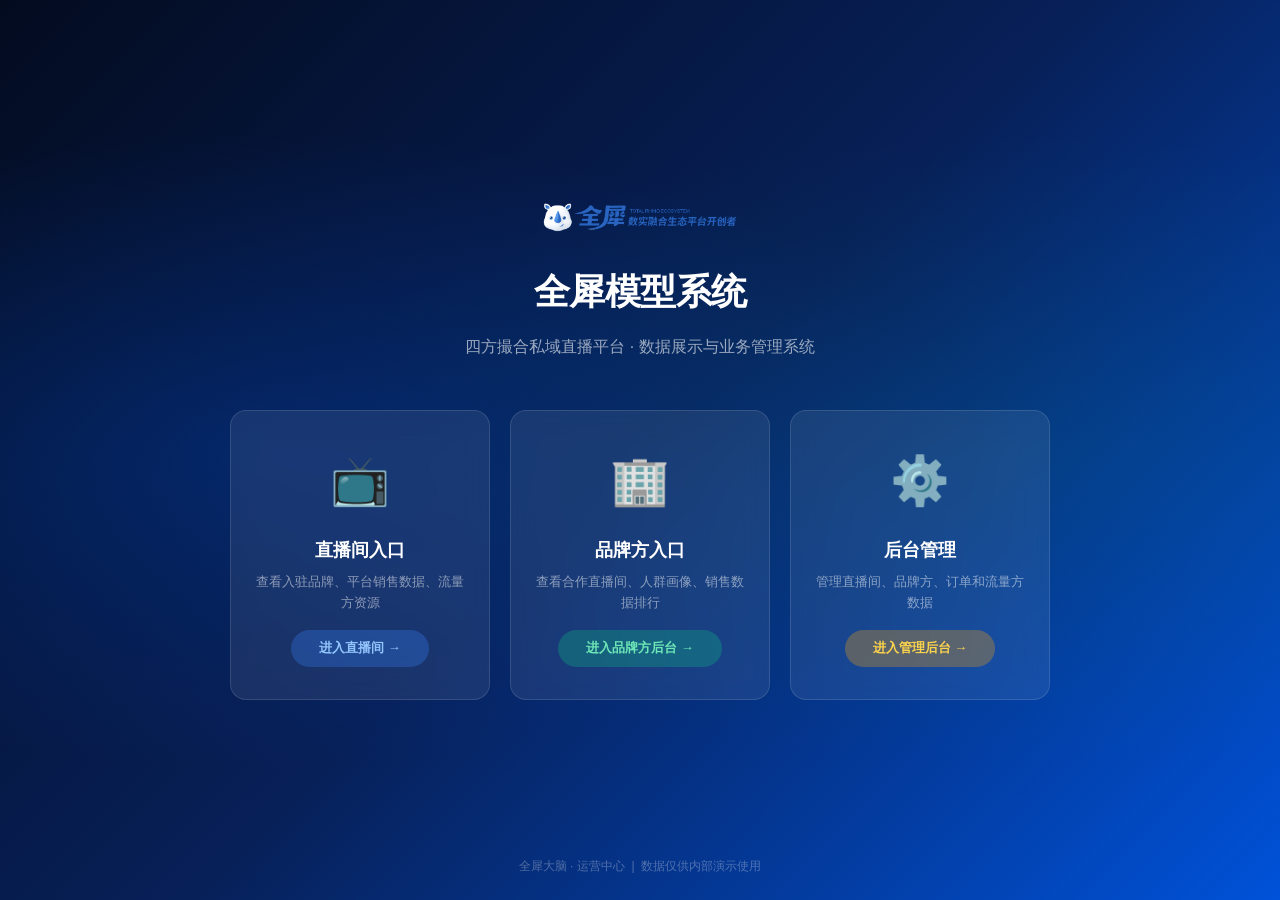
==== commit 752c63d1: "update: 替换logo + sanuo666风格改造 - 替换全字logo为品牌图片logo - 配色改为sanuo666深蓝体系 #0052d9 - 所有内页导航栏更新logo图片 - 首页背" ====
--- a/index.html
+++ b/index.html
@@ -12,7 +12,7 @@
             flex-direction: column;
             align-items: center;
             justify-content: center;
-            background: linear-gradient(135deg, #0f172a 0%, #1e3a5f 50%, #1e40af 100%);
+            background: linear-gradient(135deg, #030b1f 0%, #072058 50%, #0052d9 100%);
             position: relative;
             overflow: hidden;
         }
@@ -21,8 +21,8 @@
             position: absolute;
             inset: 0;
             background:
-                radial-gradient(ellipse at 20% 50%, rgba(37,99,235,0.3) 0%, transparent 50%),
-                radial-gradient(ellipse at 80% 50%, rgba(16,185,129,0.15) 0%, transparent 50%);
+                radial-gradient(ellipse at 20% 50%, rgba(0,82,217,0.25) 0%, transparent 50%),
+                radial-gradient(ellipse at 80% 50%, rgba(0,168,112,0.1) 0%, transparent 50%);
         }
         .hero-content {
             position: relative;
@@ -31,18 +31,14 @@
             padding: 40px 24px;
         }
         .hero-logo {
-            width: 80px;
-            height: 80px;
-            background: linear-gradient(135deg, #3b82f6 0%, #1d4ed8 100%);
-            border-radius: 20px;
-            display: flex;
-            align-items: center;
-            justify-content: center;
-            font-size: 40px;
-            font-weight: 800;
-            color: white;
-            margin: 0 auto 24px;
-            box-shadow: 0 20px 40px rgba(37,99,235,0.3);
+            width: 200px;
+            height: auto;
+            margin: 0 auto 28px;
+        }
+        .hero-logo img {
+            width: 100%;
+            height: auto;
+            display: block;
         }
         .hero h1 {
             font-size: 36px;
@@ -230,7 +226,7 @@
 <body>
     <div class="hero">
         <div class="hero-content">
-            <div class="hero-logo">全</div>
+            <div class="hero-logo"><img src="image/logo.png" alt="全犀"></div>
             <h1>全犀模型系统</h1>
             <p>四方撮合私域直播平台 · 数据展示与业务管理系统</p>
 
@@ -279,7 +275,7 @@
                        onkeydown="if(event.key==='Enter') doLogin()">
             </div>
 
-            <button class="login-btn" id="loginBtn" style="background:var(--primary-gradient);box-shadow:0 4px 14px rgba(37,99,235,0.3);" onclick="doLogin()">
+            <button class="login-btn" id="loginBtn" style="background:var(--primary-gradient);box-shadow:0 4px 12px rgba(0,82,217,0.3);" onclick="doLogin()">
                 登 录
             </button>
         </div>
--- a/css/style.css
+++ b/css/style.css
@@ -1,73 +1,71 @@
-/* ====== 全犀模型系统 - 全局样式（设计师精修版） ====== */
+/* ====== 全犀模型系统 - 全局样式（sanuo666 设计风格） ====== */
 
 :root {
-    --primary: #2563eb;
-    --primary-light: #3b82f6;
-    --primary-lighter: #60a5fa;
-    --primary-dark: #1d4ed8;
-    --primary-bg: #eff6ff;
-    --primary-gradient: linear-gradient(135deg, #2563eb 0%, #1d4ed8 100%);
-    --primary-gradient-soft: linear-gradient(135deg, #3b82f6 0%, #60a5fa 100%);
-    --primary-glow: 0 0 20px rgba(37, 99, 235, 0.15);
-
-    --success: #10b981;
-    --success-bg: #ecfdf5;
-    --warning: #f59e0b;
-    --warning-bg: #fffbeb;
-    --danger: #ef4444;
-    --danger-bg: #fef2f2;
-    --info: #06b6d4;
-    --info-bg: #ecfeff;
-
-    --gray-50: #f8fafc;
-    --gray-100: #f1f5f9;
-    --gray-150: #eef2f6;
-    --gray-200: #e2e8f0;
-    --gray-300: #cbd5e1;
-    --gray-400: #94a3b8;
-    --gray-500: #64748b;
-    --gray-600: #475569;
-    --gray-700: #334155;
-    --gray-800: #1e293b;
-    --gray-900: #0f172a;
-
-    --radius-sm: 6px;
-    --radius: 8px;
-    --radius-md: 10px;
+    /* sanuo666 品牌色系 */
+    --primary: #0052d9;
+    --primary-light: #1472ff;
+    --primary-lighter: #5aa0fa;
+    --primary-dark: #0153d9;
+    --primary-deeper: #072058;
+    --primary-bg: #f0f5ff;
+    --primary-gradient: linear-gradient(135deg, #0052d9 0%, #1472ff 100%);
+    --primary-gradient-soft: linear-gradient(135deg, #1472ff 0%, #5aa0fa 100%);
+    --primary-glow: 0 0 20px rgba(0, 82, 217, 0.12);
+
+    /* 功能色 */
+    --success: #00a870;
+    --success-bg: #e8f8f2;
+    --warning: #e37318;
+    --warning-bg: #fef3e8;
+    --danger: #e34d59;
+    --danger-bg: #fce8ea;
+    --info: #1472ff;
+    --info-bg: #e8f0fe;
+
+    /* 中性色 - sanuo666 灰色系 */
+    --gray-50: #f8faff;
+    --gray-100: #f2f6ff;
+    --gray-150: #eef3ff;
+    --gray-200: #e1eafc;
+    --gray-300: #c0d3fe;
+    --gray-400: #8a9098;
+    --gray-500: #676767;
+    --gray-600: #4b5563;
+    --gray-700: #1d2129;
+    --gray-800: #030b1f;
+    --gray-900: #04112d;
+
+    /* 圆角 */
+    --radius-sm: 4px;
+    --radius: 6px;
+    --radius-md: 8px;
     --radius-lg: 12px;
     --radius-xl: 16px;
     --radius-2xl: 20px;
 
-    --shadow-xs: 0 1px 2px rgba(0,0,0,0.04);
-    --shadow: 0 1px 3px rgba(0,0,0,0.06), 0 1px 2px rgba(0,0,0,0.04);
-    --shadow-md: 0 4px 6px rgba(0,0,0,0.05), 0 2px 4px rgba(0,0,0,0.04);
-    --shadow-lg: 0 10px 15px rgba(0,0,0,0.06), 0 4px 6px rgba(0,0,0,0.04);
-    --shadow-xl: 0 20px 25px rgba(0,0,0,0.08), 0 10px 10px rgba(0,0,0,0.04);
-    --shadow-glow-blue: 0 8px 32px rgba(37, 99, 235, 0.12);
-}
-
-* {
-    margin: 0;
-    padding: 0;
-    box-sizing: border-box;
-}
+    /* 阴影 */
+    --shadow-xs: 0 1px 2px rgba(3, 11, 31, 0.04);
+    --shadow: 0 1px 3px rgba(3, 11, 31, 0.06), 0 1px 2px rgba(3, 11, 31, 0.04);
+    --shadow-md: 0 4px 6px rgba(3, 11, 31, 0.05), 0 2px 4px rgba(3, 11, 31, 0.04);
+    --shadow-lg: 0 10px 15px rgba(3, 11, 31, 0.06), 0 4px 6px rgba(3, 11, 31, 0.04);
+    --shadow-xl: 0 20px 25px rgba(3, 11, 31, 0.08), 0 10px 10px rgba(3, 11, 31, 0.04);
+}
+
+* { margin: 0; padding: 0; box-sizing: border-box; }
 
 body {
-    font-family: -apple-system, BlinkMacSystemFont, 'Segoe UI', 'PingFang SC', 'Hiragino Sans GB', 'Microsoft YaHei', 'Noto Sans SC', sans-serif;
+    font-family: -apple-system, BlinkMacSystemFont, 'Segoe UI', 'PingFang SC', 'Hiragino Sans GB', 'Microsoft YaHei', sans-serif;
     background: var(--gray-50);
-    color: var(--gray-800);
+    color: var(--gray-700);
     line-height: 1.6;
     min-height: 100vh;
     -webkit-font-smoothing: antialiased;
-    -moz-osx-font-smoothing: grayscale;
 }
 
 /* ====== 导航栏 ====== */
 .navbar {
-    background: rgba(255,255,255,0.85);
-    backdrop-filter: blur(16px) saturate(180%);
-    -webkit-backdrop-filter: blur(16px) saturate(180%);
-    border-bottom: 1px solid rgba(226,232,240,0.6);
+    background: white;
+    border-bottom: 1px solid var(--gray-200);
     padding: 0 32px;
     height: 64px;
     display: flex;
@@ -76,6 +74,7 @@
     position: sticky;
     top: 0;
     z-index: 100;
+    box-shadow: 0 1px 2px rgba(3,11,31,0.04);
 }
 
 .navbar-brand {
@@ -84,23 +83,15 @@
     gap: 14px;
     font-size: 18px;
     font-weight: 700;
-    color: var(--gray-900);
+    color: var(--gray-800);
     text-decoration: none;
     letter-spacing: -0.3px;
 }
 
-.navbar-brand .logo {
-    width: 38px;
-    height: 38px;
-    background: var(--primary-gradient);
-    border-radius: var(--radius-md);
-    display: flex;
-    align-items: center;
-    justify-content: center;
-    color: white;
-    font-size: 20px;
-    font-weight: 800;
-    box-shadow: 0 4px 12px rgba(37,99,235,0.25);
+.navbar-brand .logo-img {
+    height: 32px;
+    width: auto;
+    display: block;
 }
 
 .navbar-right {
@@ -115,25 +106,25 @@
     gap: 6px;
     padding: 5px 16px;
     border-radius: 20px;
-    font-size: 13px;
+    font-size: 12px;
     font-weight: 600;
-    letter-spacing: 0.2px;
+    letter-spacing: 0.3px;
 }
 
 .role-badge.admin {
-    background: linear-gradient(135deg, #fef3c7, #fde68a);
-    color: #92400e;
-    box-shadow: 0 2px 8px rgba(245,158,11,0.15);
+    background: linear-gradient(135deg, #fff3e0, #ffe0b2);
+    color: #e65100;
+    box-shadow: 0 2px 8px rgba(230,81,0,0.1);
 }
 .role-badge.studio {
-    background: linear-gradient(135deg, #dbeafe, #bfdbfe);
-    color: #1e40af;
-    box-shadow: 0 2px 8px rgba(37,99,235,0.12);
+    background: linear-gradient(135deg, #e3f2fd, #bbdefb);
+    color: #0052d9;
+    box-shadow: 0 2px 8px rgba(0,82,217,0.1);
 }
 .role-badge.brand {
-    background: linear-gradient(135deg, #d1fae5, #a7f3d0);
-    color: #065f46;
-    box-shadow: 0 2px 8px rgba(16,185,129,0.12);
+    background: linear-gradient(135deg, #e8f5e9, #c8e6c9);
+    color: #1b5e20;
+    box-shadow: 0 2px 8px rgba(27,94,32,0.1);
 }
 
 /* ====== 按钮 ====== */
@@ -142,232 +133,69 @@
     align-items: center;
     justify-content: center;
     gap: 6px;
-    padding: 9px 20px;
+    padding: 8px 20px;
     border-radius: var(--radius);
     font-size: 14px;
     font-weight: 600;
     border: none;
     cursor: pointer;
-    transition: all 0.2s cubic-bezier(0.4, 0, 0.2, 1);
+    transition: all 0.2s cubic-bezier(0.4,0,0.2,1);
     text-decoration: none;
     white-space: nowrap;
-    letter-spacing: 0.2px;
-}
-.btn:hover { transform: translateY(-2px); }
+    letter-spacing: 0.3px;
+}
+.btn:hover { transform: translateY(-1px); opacity: 0.92; }
 .btn:active { transform: translateY(0) scale(0.98); }
 
 .btn-primary {
     background: var(--primary-gradient);
     color: white;
-    box-shadow: 0 4px 14px rgba(37,99,235,0.3);
-}
-.btn-primary:hover { box-shadow: 0 6px 20px rgba(37,99,235,0.35); }
-
-.btn-success { background: var(--success); color: white; box-shadow: 0 4px 14px rgba(16,185,129,0.3); }
-.btn-warning { background: var(--warning); color: white; box-shadow: 0 4px 14px rgba(245,158,11,0.3); }
-.btn-danger { background: var(--danger); color: white; box-shadow: 0 4px 14px rgba(239,68,68,0.3); }
-.btn-info { background: var(--info); color: white; box-shadow: 0 4px 14px rgba(6,182,212,0.3); }
+    box-shadow: 0 4px 12px rgba(0,82,217,0.25);
+}
+.btn-primary:hover { box-shadow: 0 6px 20px rgba(0,82,217,0.3); }
+
+.btn-success { background: var(--success); color: white; box-shadow: 0 4px 12px rgba(0,168,112,0.25); }
+.btn-warning { background: var(--warning); color: white; box-shadow: 0 4px 12px rgba(227,115,24,0.25); }
+.btn-danger { background: var(--danger); color: white; box-shadow: 0 4px 12px rgba(227,77,89,0.25); }
+.btn-info { background: var(--info); color: white; box-shadow: 0 4px 12px rgba(20,114,255,0.25); }
 
 .btn-outline {
     background: transparent;
     border: 1.5px solid var(--gray-200);
-    color: var(--gray-600);
-}
-.btn-outline:hover { border-color: var(--primary); color: var(--primary); background: var(--primary-bg); box-shadow: var(--shadow); }
-
-.btn-sm { padding: 6px 14px; font-size: 12px; border-radius: var(--radius-sm); }
-.btn-lg { padding: 14px 32px; font-size: 16px; border-radius: var(--radius-md); }
+    color: var(--gray-500);
+}
+.btn-outline:hover { border-color: var(--primary); color: var(--primary); background: var(--primary-bg); }
+
+.btn-sm { padding: 5px 12px; font-size: 12px; border-radius: var(--radius-sm); }
+.btn-lg { padding: 12px 28px; font-size: 16px; border-radius: var(--radius-md); }
 
 /* ====== 容器 ====== */
-.container {
-    max-width: 1400px;
-    margin: 0 auto;
-    padding: 28px 32px;
-}
-
-/* ====== 实时数字屏 ====== */
-.live-counter {
-    background: linear-gradient(135deg, #0f172a 0%, #1e293b 50%, #0f172a 100%);
-    border-radius: var(--radius-xl);
-    padding: 28px 32px;
-    margin-bottom: 28px;
-    border: 1px solid rgba(148, 163, 184, 0.1);
-    box-shadow: 0 8px 32px rgba(15, 23, 42, 0.3);
-    position: relative;
-    overflow: hidden;
-}
-
-.live-counter::before {
-    content: '';
-    position: absolute;
-    inset: 0;
-    background:
-        radial-gradient(ellipse at 20% 50%, rgba(37,99,235,0.08) 0%, transparent 60%),
-        radial-gradient(ellipse at 80% 50%, rgba(16,185,129,0.05) 0%, transparent 60%);
-    pointer-events: none;
-}
-
-.live-counter::after {
-    content: '';
-    position: absolute;
-    top: 0;
-    left: 0;
-    right: 0;
-    height: 1px;
-    background: linear-gradient(90deg, transparent, rgba(255,255,255,0.08), transparent);
-}
-
-.live-counter .counter-header {
-    display: flex;
-    align-items: center;
-    gap: 10px;
-    margin-bottom: 20px;
-    padding-bottom: 16px;
-    border-bottom: 1px solid rgba(148,163,184,0.08);
-}
-
-.live-counter .counter-header .pulse-dot {
-    width: 8px;
-    height: 8px;
-    background: #10b981;
-    border-radius: 50%;
-    animation: pulse-dot 1.5s ease infinite;
-    box-shadow: 0 0 12px rgba(16,185,129,0.4);
-}
-
-@keyframes pulse-dot {
-    0%, 100% { opacity: 1; transform: scale(1); }
-    50% { opacity: 0.5; transform: scale(0.85); }
-}
-
-.live-counter .counter-header .live-label {
-    font-size: 13px;
-    font-weight: 600;
-    color: rgba(255,255,255,0.6);
-    text-transform: uppercase;
-    letter-spacing: 2px;
-}
-
-.live-counter .counter-header .live-timestamp {
-    margin-left: auto;
-    font-size: 12px;
-    color: rgba(255,255,255,0.3);
-    font-family: 'SF Mono', 'Cascadia Code', 'Consolas', monospace;
-}
-
-.counter-grid {
-    display: grid;
-    grid-template-columns: repeat(auto-fit, minmax(180px, 1fr));
-    gap: 16px;
-}
-
-.counter-item {
-    text-align: center;
-    padding: 16px 12px;
-    border-radius: var(--radius-lg);
-    background: rgba(255,255,255,0.03);
-    border: 1px solid rgba(255,255,255,0.06);
-    transition: all 0.3s ease;
-    position: relative;
-    overflow: hidden;
-}
-
-.counter-item:hover {
-    background: rgba(255,255,255,0.06);
-    border-color: rgba(255,255,255,0.1);
-    transform: translateY(-2px);
-}
-
-.counter-item .counter-icon {
-    font-size: 22px;
-    margin-bottom: 8px;
-    display: block;
-    opacity: 0.6;
-}
-
-.counter-item .counter-value {
-    font-size: 32px;
-    font-weight: 800;
-    font-family: 'SF Mono', 'Cascadia Code', 'Consolas', monospace;
-    letter-spacing: -1px;
-    line-height: 1.1;
-    background: linear-gradient(135deg, #f8fafc 0%, #94a3b8 100%);
-    -webkit-background-clip: text;
-    -webkit-text-fill-color: transparent;
-    background-clip: text;
-}
-
-.counter-item .counter-value.gold {
-    background: linear-gradient(135deg, #fbbf24 0%, #f59e0b 100%);
-    -webkit-background-clip: text;
-    -webkit-text-fill-color: transparent;
-    background-clip: text;
-}
-
-.counter-item .counter-value.blue {
-    background: linear-gradient(135deg, #60a5fa 0%, #3b82f6 100%);
-    -webkit-background-clip: text;
-    -webkit-text-fill-color: transparent;
-    background-clip: text;
-}
-
-.counter-item .counter-value.green {
-    background: linear-gradient(135deg, #34d399 0%, #10b981 100%);
-    -webkit-background-clip: text;
-    -webkit-text-fill-color: transparent;
-    background-clip: text;
-}
-
-.counter-item .counter-value.purple {
-    background: linear-gradient(135deg, #a78bfa 0%, #8b5cf6 100%);
-    -webkit-background-clip: text;
-    -webkit-text-fill-color: transparent;
-    background-clip: text;
-}
-
-.counter-item .counter-value.rose {
-    background: linear-gradient(135deg, #fb7185 0%, #f43f5e 100%);
-    -webkit-background-clip: text;
-    -webkit-text-fill-color: transparent;
-    background-clip: text;
-}
-
-.counter-item .counter-label {
-    font-size: 12px;
-    color: rgba(255,255,255,0.45);
-    margin-top: 6px;
-    font-weight: 500;
-    letter-spacing: 0.3px;
-}
-
-.counter-item .counter-sub {
-    font-size: 11px;
-    color: rgba(255,255,255,0.25);
-    margin-top: 2px;
-}
+.container { max-width: 1400px; margin: 0 auto; padding: 28px 32px; }
 
 /* ====== 卡片 ====== */
 .card {
     background: white;
-    border-radius: var(--radius-xl);
+    border-radius: var(--radius-lg);
     box-shadow: var(--shadow);
-    border: 1px solid var(--gray-100);
+    border: 1px solid var(--gray-150);
     overflow: hidden;
-    transition: box-shadow 0.2s ease;
-}
-.card:hover { box-shadow: var(--shadow-md); }
+    transition: box-shadow 0.2s, border-color 0.2s;
+}
+.card:hover {
+    box-shadow: var(--shadow-md);
+    border-color: var(--gray-200);
+}
 
 .card-header {
-    padding: 18px 24px;
+    padding: 16px 20px;
     border-bottom: 1px solid var(--gray-100);
     display: flex;
     align-items: center;
     justify-content: space-between;
-    background: rgba(248,250,252,0.5);
 }
 
 .card-header h2, .card-header h3 {
-    font-size: 16px;
+    font-size: 15px;
     font-weight: 700;
     color: var(--gray-800);
     display: flex;
@@ -375,100 +203,92 @@
     gap: 8px;
 }
 
-.card-body {
-    padding: 20px 24px;
-}
+.card-body { padding: 20px; }
 
 /* ====== 统计卡片 ====== */
 .stat-grid {
     display: grid;
-    grid-template-columns: repeat(auto-fit, minmax(220px, 1fr));
-    gap: 18px;
-    margin-bottom: 28px;
+    grid-template-columns: repeat(auto-fit, minmax(200px, 1fr));
+    gap: 16px;
+    margin-bottom: 24px;
 }
 
 .stat-card {
     background: white;
-    border-radius: var(--radius-xl);
-    padding: 22px 24px;
+    border-radius: var(--radius-lg);
+    padding: 20px;
     box-shadow: var(--shadow);
-    border: 1px solid var(--gray-100);
-    transition: all 0.25s cubic-bezier(0.4,0,0.2,1);
+    border: 1px solid var(--gray-150);
+    transition: all 0.2s cubic-bezier(0.4,0,0.2,1);
     position: relative;
     overflow: hidden;
 }
 .stat-card::before {
     content: '';
     position: absolute;
-    top: 0;
-    left: 0;
-    right: 0;
+    top: 0; left: 0; right: 0;
     height: 3px;
     background: var(--primary-gradient);
     opacity: 0;
-    transition: opacity 0.25s ease;
+    transition: opacity 0.25s;
 }
 .stat-card:hover {
-    transform: translateY(-4px);
+    transform: translateY(-3px);
     box-shadow: var(--shadow-lg);
+    border-color: var(--primary-bg);
 }
 .stat-card:hover::before { opacity: 1; }
 
 .stat-card .stat-icon {
-    width: 44px;
-    height: 44px;
+    width: 40px;
+    height: 40px;
     border-radius: var(--radius-md);
     display: flex;
     align-items: center;
     justify-content: center;
-    font-size: 22px;
-    margin-bottom: 14px;
-    transition: transform 0.25s ease;
-}
-.stat-card:hover .stat-icon { transform: scale(1.05); }
+    font-size: 20px;
+    margin-bottom: 12px;
+    transition: transform 0.2s;
+}
+.stat-card:hover .stat-icon { transform: scale(1.08); }
 
 .stat-card .stat-value {
-    font-size: 30px;
+    font-size: 28px;
     font-weight: 800;
-    color: var(--gray-900);
+    color: var(--gray-800);
     line-height: 1.15;
     letter-spacing: -0.5px;
 }
 .stat-card .stat-label {
     font-size: 13px;
-    color: var(--gray-500);
+    color: var(--gray-400);
     margin-top: 4px;
     font-weight: 500;
 }
 .stat-card .stat-change {
     font-size: 12px;
     font-weight: 500;
-    margin-top: 10px;
-    padding: 2px 0;
+    margin-top: 8px;
 }
 .stat-change.up { color: var(--success); }
 .stat-change.down { color: var(--danger); }
 
 /* ====== 表格 ====== */
-.table-container {
-    overflow-x: auto;
-    margin: 0 -4px;
-}
+.table-container { overflow-x: auto; }
 
 table {
     width: 100%;
-    border-collapse: separate;
-    border-spacing: 0;
+    border-collapse: collapse;
     font-size: 14px;
 }
 
 thead th {
     background: var(--gray-50);
-    padding: 13px 16px;
+    padding: 12px 16px;
     text-align: left;
     font-weight: 600;
     font-size: 12px;
-    color: var(--gray-500);
+    color: var(--gray-400);
     text-transform: uppercase;
     letter-spacing: 0.5px;
     border-bottom: 1.5px solid var(--gray-200);
@@ -476,53 +296,47 @@
 }
 
 tbody td {
-    padding: 13px 16px;
+    padding: 12px 16px;
     border-bottom: 1px solid var(--gray-100);
     vertical-align: middle;
-    transition: background 0.15s ease;
-}
-
-tbody tr:last-child td { border-bottom: none; }
-tbody tr:hover td { background: var(--gray-50); }
-
-tbody tr {
-    transition: background 0.15s ease;
-}
+}
+
+tbody tr:hover td { background: var(--gray-100); }
 
 /* ====== 状态标签 ====== */
 .badge {
     display: inline-flex;
     align-items: center;
-    gap: 4px;
-    padding: 3px 12px;
+    gap: 5px;
+    padding: 2px 12px;
     border-radius: 20px;
     font-size: 12px;
     font-weight: 600;
-    letter-spacing: 0.2px;
 }
 
 .badge.active, .badge.completed {
     background: var(--success-bg);
-    color: #065f46;
+    color: #00a870;
 }
 .badge.active::before, .badge.completed::before {
     content: '';
-    width: 6px;
-    height: 6px;
+    width: 5px; height: 5px;
     border-radius: 50%;
     background: var(--success);
 }
-.badge.inactive { background: var(--gray-100); color: var(--gray-500); }
-.badge.pending { background: var(--warning-bg); color: #92400e; }
+.badge.inactive { background: var(--gray-100); color: var(--gray-400); }
+.badge.pending {
+    background: var(--warning-bg);
+    color: #e37318;
+}
 .badge.pending::before {
     content: '';
-    width: 6px;
-    height: 6px;
+    width: 5px; height: 5px;
     border-radius: 50%;
     background: var(--warning);
 }
-.badge.refunding { background: #fff7ed; color: #c2410c; }
-.badge.refunded { background: var(--danger-bg); color: #991b1b; }
+.badge.refunding { background: #fff3e0; color: #e65100; }
+.badge.refunded { background: var(--danger-bg); color: #e34d59; }
 
 /* ====== 分页 ====== */
 .pagination {
@@ -530,18 +344,20 @@
     align-items: center;
     justify-content: center;
     gap: 4px;
-    padding: 20px 0 4px;
+    padding: 16px 0 4px;
 }
 
 .pagination button {
-    padding: 7px 14px;
+    min-width: 32px;
+    height: 32px;
+    padding: 0 10px;
     border: 1px solid var(--gray-200);
     background: white;
     border-radius: var(--radius);
     cursor: pointer;
     font-size: 13px;
-    color: var(--gray-600);
-    transition: all 0.15s ease;
+    color: var(--gray-500);
+    transition: all 0.15s;
     font-weight: 500;
 }
 .pagination button:hover {
@@ -550,17 +366,13 @@
     background: var(--primary-bg);
 }
 .pagination button.active {
-    background: var(--primary-gradient);
+    background: var(--primary);
     border-color: var(--primary);
     color: white;
-    box-shadow: 0 2px 8px rgba(37,99,235,0.25);
+    box-shadow: 0 2px 8px rgba(0,82,217,0.2);
 }
 .pagination button:disabled { opacity: 0.35; cursor: not-allowed; }
-.pagination .page-info {
-    padding: 0 14px;
-    font-size: 13px;
-    color: var(--gray-400);
-}
+.pagination .page-info { padding: 0 12px; font-size: 13px; color: var(--gray-400); }
 
 /* ====== 搜索框 ====== */
 .search-bar {
@@ -571,21 +383,20 @@
 }
 
 .search-bar input, .search-bar select {
-    padding: 9px 16px;
+    padding: 8px 14px;
     border: 1.5px solid var(--gray-200);
     border-radius: var(--radius);
     font-size: 14px;
     outline: none;
-    transition: all 0.2s ease;
+    transition: all 0.2s;
     background: white;
     color: var(--gray-700);
 }
 .search-bar input:focus, .search-bar select:focus {
-    border-color: var(--primary-light);
-    box-shadow: 0 0 0 4px rgba(37,99,235,0.08);
-}
-.search-bar input { flex: 1; min-width: 220px; }
-
+    border-color: var(--primary);
+    box-shadow: 0 0 0 3px rgba(0,82,217,0.08);
+}
+.search-bar input { flex: 1; min-width: 200px; }
 .search-bar input::placeholder { color: var(--gray-400); }
 
 /* ====== 弹窗 ====== */
@@ -593,27 +404,26 @@
     display: none;
     position: fixed;
     inset: 0;
-    background: rgba(15,23,42,0.5);
+    background: rgba(3,11,31,0.5);
     z-index: 1000;
     align-items: center;
     justify-content: center;
-    backdrop-filter: blur(6px);
-    -webkit-backdrop-filter: blur(6px);
+    backdrop-filter: blur(4px);
 }
 .modal-overlay.show { display: flex; }
 
 .modal {
     background: white;
-    border-radius: var(--radius-2xl);
+    border-radius: var(--radius-xl);
     width: 90%;
     max-width: 640px;
     max-height: 85vh;
     overflow-y: auto;
-    box-shadow: 0 25px 50px rgba(0,0,0,0.25);
-    animation: modalIn 0.25s cubic-bezier(0.4,0,0.2,1);
+    box-shadow: 0 25px 50px rgba(3,11,31,0.2);
+    animation: modalIn 0.25s ease;
 }
 @keyframes modalIn {
-    from { opacity: 0; transform: scale(0.95) translateY(12px); }
+    from { opacity: 0; transform: scale(0.96) translateY(10px); }
     to { opacity: 1; transform: scale(1) translateY(0); }
 }
 
@@ -621,41 +431,31 @@
     display: flex;
     align-items: center;
     justify-content: space-between;
-    padding: 22px 28px 0;
+    padding: 20px 24px 0;
 }
 .modal-header h3 { font-size: 18px; font-weight: 700; color: var(--gray-800); }
 
 .modal-close {
-    width: 34px;
-    height: 34px;
-    display: flex;
-    align-items: center;
-    justify-content: center;
-    border: none;
-    background: var(--gray-100);
-    border-radius: 50%;
-    cursor: pointer;
-    font-size: 18px;
-    color: var(--gray-500);
+    width: 32px; height: 32px;
+    display: flex; align-items: center; justify-content: center;
+    border: none; background: var(--gray-100); border-radius: 50%;
+    cursor: pointer; font-size: 18px; color: var(--gray-400);
     transition: all 0.15s;
 }
-.modal-close:hover { background: var(--gray-200); color: var(--gray-700); }
-
-.modal-body { padding: 20px 28px; }
+.modal-close:hover { background: var(--gray-200); color: var(--gray-600); }
+
+.modal-body { padding: 20px 24px; }
 
 .modal-footer {
     display: flex;
     justify-content: flex-end;
-    gap: 10px;
-    padding: 18px 28px;
+    gap: 8px;
+    padding: 16px 24px;
     border-top: 1px solid var(--gray-100);
-    background: var(--gray-50);
-    border-radius: 0 0 var(--radius-2xl) var(--radius-2xl);
 }
 
 /* ====== 表单 ====== */
-.form-group { margin-bottom: 18px; }
-
+.form-group { margin-bottom: 16px; }
 .form-group label {
     display: block;
     font-size: 13px;
@@ -663,10 +463,9 @@
     color: var(--gray-700);
     margin-bottom: 6px;
 }
-
 .form-group input, .form-group select, .form-group textarea {
     width: 100%;
-    padding: 10px 16px;
+    padding: 9px 14px;
     border: 1.5px solid var(--gray-200);
     border-radius: var(--radius);
     font-size: 14px;
@@ -676,34 +475,31 @@
     background: white;
 }
 .form-group input:focus, .form-group select:focus, .form-group textarea:focus {
-    border-color: var(--primary-light);
-    box-shadow: 0 0 0 4px rgba(37,99,235,0.08);
-}
-.form-group textarea { resize: vertical; min-height: 80px; }
-
-.form-row { display: grid; grid-template-columns: 1fr 1fr; gap: 14px; }
+    border-color: var(--primary);
+    box-shadow: 0 0 0 3px rgba(0,82,217,0.08);
+}
+.form-row { display: grid; grid-template-columns: 1fr 1fr; gap: 12px; }
 
 /* ====== Tabs ====== */
 .tabs {
     display: flex;
-    gap: 2px;
+    gap: 0;
     border-bottom: 1.5px solid var(--gray-200);
 }
 
 .tab-item {
-    padding: 12px 22px;
+    padding: 10px 20px;
     font-size: 14px;
     font-weight: 600;
-    color: var(--gray-500);
+    color: var(--gray-400);
     cursor: pointer;
     border: none;
     background: none;
     border-bottom: 2.5px solid transparent;
     margin-bottom: -1.5px;
-    transition: all 0.2s ease;
-    position: relative;
-}
-.tab-item:hover { color: var(--gray-700); }
+    transition: all 0.2s;
+}
+.tab-item:hover { color: var(--gray-600); }
 .tab-item.active {
     color: var(--primary);
     border-bottom-color: var(--primary);
@@ -714,32 +510,24 @@
     background: white;
     border-radius: var(--radius-lg);
     padding: 20px;
-    border: 1px solid var(--gray-100);
-    transition: box-shadow 0.2s;
-}
-.chart-box:hover { box-shadow: var(--shadow); }
+    border: 1px solid var(--gray-150);
+}
 
 .chart-box h4 {
     font-size: 13px;
     font-weight: 600;
-    color: var(--gray-600);
-    margin-bottom: 16px;
+    color: var(--gray-500);
+    margin-bottom: 14px;
 }
 
 /* ====== 加载 ====== */
 .loading {
-    display: flex;
-    align-items: center;
-    justify-content: center;
-    padding: 60px;
-    color: var(--gray-400);
-    font-size: 14px;
+    display: flex; align-items: center; justify-content: center;
+    padding: 60px; color: var(--gray-400); font-size: 14px;
 }
 .loading::after {
     content: '';
-    width: 20px;
-    height: 20px;
-    margin-left: 10px;
+    width: 20px; height: 20px; margin-left: 10px;
     border: 2.5px solid var(--gray-200);
     border-top-color: var(--primary);
     border-radius: 50%;
@@ -749,28 +537,26 @@
 
 /* ====== 空状态 ====== */
 .empty-state {
-    text-align: center;
-    padding: 60px 20px;
-    color: var(--gray-400);
-}
-.empty-state .icon { font-size: 48px; margin-bottom: 12px; opacity: 0.5; }
+    text-align: center; padding: 60px 20px; color: var(--gray-400);
+}
+.empty-state .icon { font-size: 48px; margin-bottom: 12px; opacity: 0.4; }
 .empty-state p { font-size: 14px; }
 
 /* ====== Alerts ====== */
 .alert {
-    padding: 14px 18px;
-    border-radius: var(--radius-md);
+    padding: 12px 16px;
+    border-radius: var(--radius);
     font-size: 14px;
-    margin-bottom: 14px;
+    margin-bottom: 12px;
     font-weight: 500;
 }
-.alert-success { background: var(--success-bg); color: #065f46; border: 1px solid #a7f3d0; }
-.alert-danger { background: var(--danger-bg); color: #991b1b; border: 1px solid #fecaca; }
-.alert-warning { background: var(--warning-bg); color: #92400e; border: 1px solid #fde68a; }
-.alert-info { background: var(--primary-bg); color: #1e40af; border: 1px solid #bfdbfe; }
+.alert-success { background: var(--success-bg); color: #00a870; border: 1px solid #b7ebd6; }
+.alert-danger { background: var(--danger-bg); color: #e34d59; border: 1px solid #f9d6d9; }
+.alert-warning { background: var(--warning-bg); color: #e37318; border: 1px solid #f9d9b8; }
+.alert-info { background: var(--info-bg); color: #1472ff; border: 1px solid #b9d4ff; }
 
 /* ====== 滚动条 ====== */
-::-webkit-scrollbar { width: 6px; height: 6px; }
+::-webkit-scrollbar { width: 5px; height: 5px; }
 ::-webkit-scrollbar-track { background: transparent; }
 ::-webkit-scrollbar-thumb { background: var(--gray-300); border-radius: 3px; }
 ::-webkit-scrollbar-thumb:hover { background: var(--gray-400); }
@@ -789,44 +575,33 @@
     transition: width 0.4s cubic-bezier(0.4,0,0.2,1);
 }
 
-/* ====== 页面入场动画 ====== */
-.page-enter {
-    animation: pageEnter 0.4s cubic-bezier(0.4,0,0.2,1);
-}
+/* ====== 页面入场 ====== */
+.page-enter { animation: pageEnter 0.35s ease both; }
 @keyframes pageEnter {
-    from { opacity: 0; transform: translateY(8px); }
+    from { opacity: 0; transform: translateY(6px); }
     to { opacity: 1; transform: translateY(0); }
 }
 
-.card-enter {
-    animation: cardEnter 0.35s ease both;
-}
-@keyframes cardEnter {
-    from { opacity: 0; transform: translateY(12px); }
+.card-enter { animation: fadeUp 0.3s ease both; }
+@keyframes fadeUp {
+    from { opacity: 0; transform: translateY(10px); }
     to { opacity: 1; transform: translateY(0); }
 }
-
-.card-enter:nth-child(1) { animation-delay: 0.05s; }
-.card-enter:nth-child(2) { animation-delay: 0.1s; }
-.card-enter:nth-child(3) { animation-delay: 0.15s; }
-.card-enter:nth-child(4) { animation-delay: 0.2s; }
+.card-enter:nth-child(1) { animation-delay: 0.03s; }
+.card-enter:nth-child(2) { animation-delay: 0.06s; }
+.card-enter:nth-child(3) { animation-delay: 0.09s; }
+.card-enter:nth-child(4) { animation-delay: 0.12s; }
 
 /* ====== 响应式 ====== */
 @media (max-width: 768px) {
     .container { padding: 16px; }
     .stat-grid { grid-template-columns: repeat(2, 1fr); gap: 12px; }
-    .counter-grid { grid-template-columns: repeat(2, 1fr); gap: 10px; }
-    .counter-item .counter-value { font-size: 24px; }
     .form-row { grid-template-columns: 1fr; }
     .navbar { padding: 0 16px; }
     .tabs { overflow-x: auto; }
-    .live-counter { padding: 20px 16px; }
-    .card-header { padding: 14px 16px; }
-    .card-body { padding: 14px 16px; }
 }
 
 @media (max-width: 480px) {
-    .counter-grid { grid-template-columns: 1fr 1fr; }
     .stat-grid { grid-template-columns: 1fr; }
 }
 
@@ -839,7 +614,6 @@
 .text-warning { color: var(--warning); }
 .text-muted { color: var(--gray-400); }
 .fw-bold { font-weight: 600; }
-.fw-black { font-weight: 800; }
 .mb-2 { margin-bottom: 8px; }
 .mb-3 { margin-bottom: 12px; }
 .mb-4 { margin-bottom: 16px; }
@@ -850,6 +624,5 @@
 .justify-between { justify-content: space-between; }
 .gap-2 { gap: 8px; }
 .gap-3 { gap: 12px; }
-.gap-4 { gap: 16px; }
 .flex-wrap { flex-wrap: wrap; }
 .flex-1 { flex: 1; }
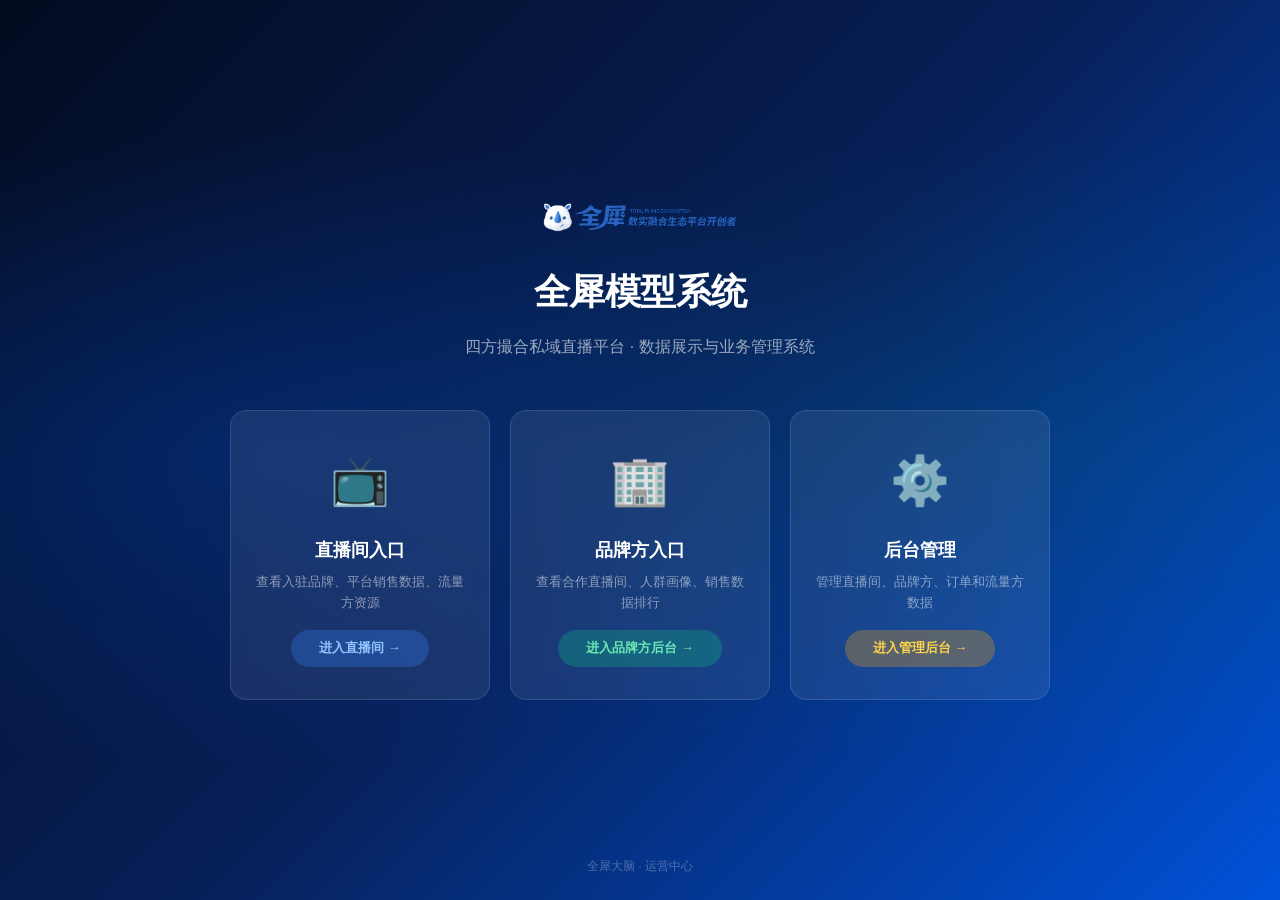
==== commit 0d2bf92b: "删除页脚说明文字" ====
--- a/index.html
+++ b/index.html
@@ -251,7 +251,7 @@
                 </div>
             </div>
         </div>
-        <div class="footer-info">全犀大脑 · 运营中心 &nbsp;|&nbsp; 数据仅供内部演示使用</div>
+        <div class="footer-info">全犀大脑 · 运营中心</div>
     </div>
 
     <!-- 登录弹窗 -->
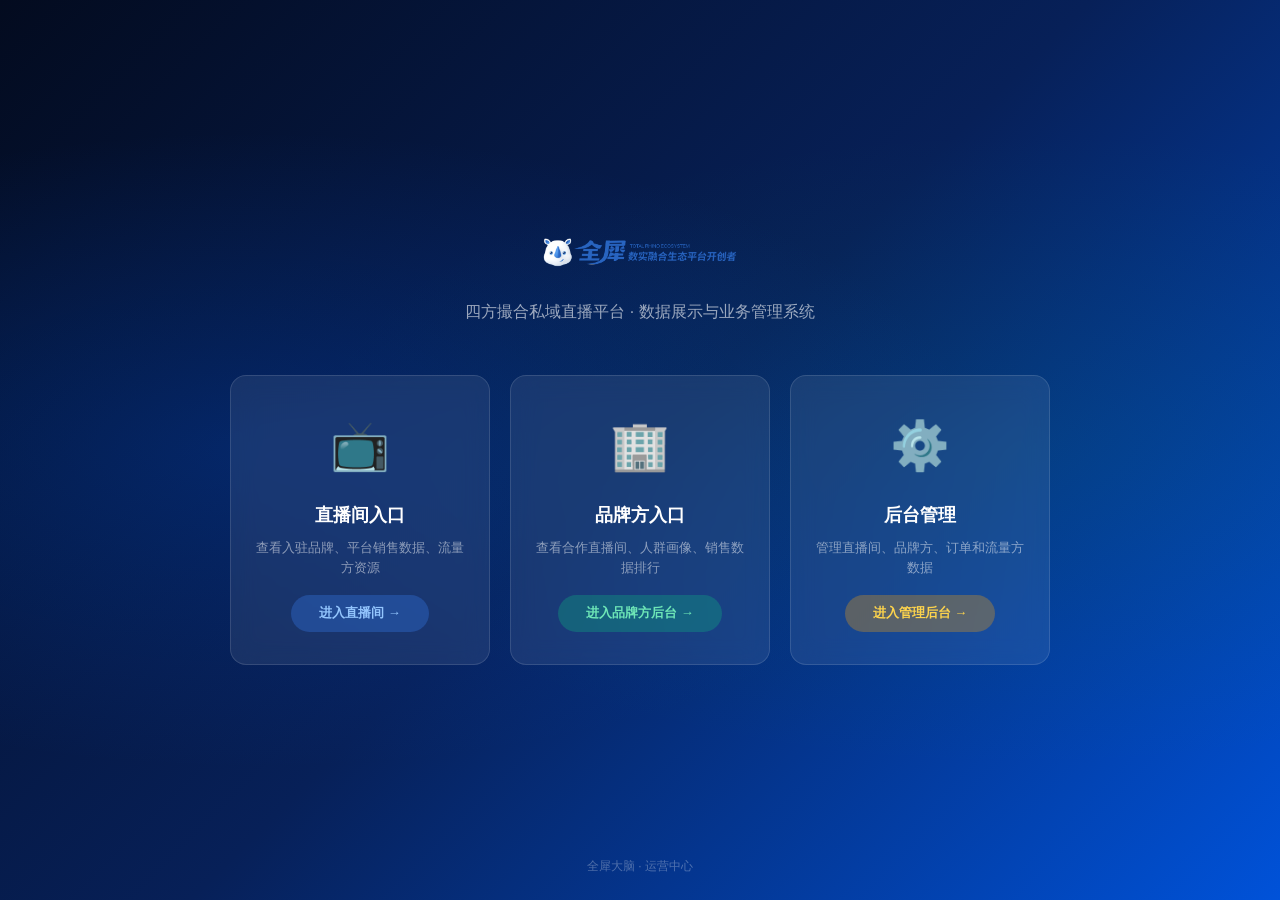
==== commit 0ec12e2a: "删除首页标题文字" ====
--- a/index.html
+++ b/index.html
@@ -227,7 +227,6 @@
     <div class="hero">
         <div class="hero-content">
             <div class="hero-logo"><img src="image/logo.png" alt="全犀"></div>
-            <h1>全犀模型系统</h1>
             <p>四方撮合私域直播平台 · 数据展示与业务管理系统</p>
 
             <div class="role-cards">
